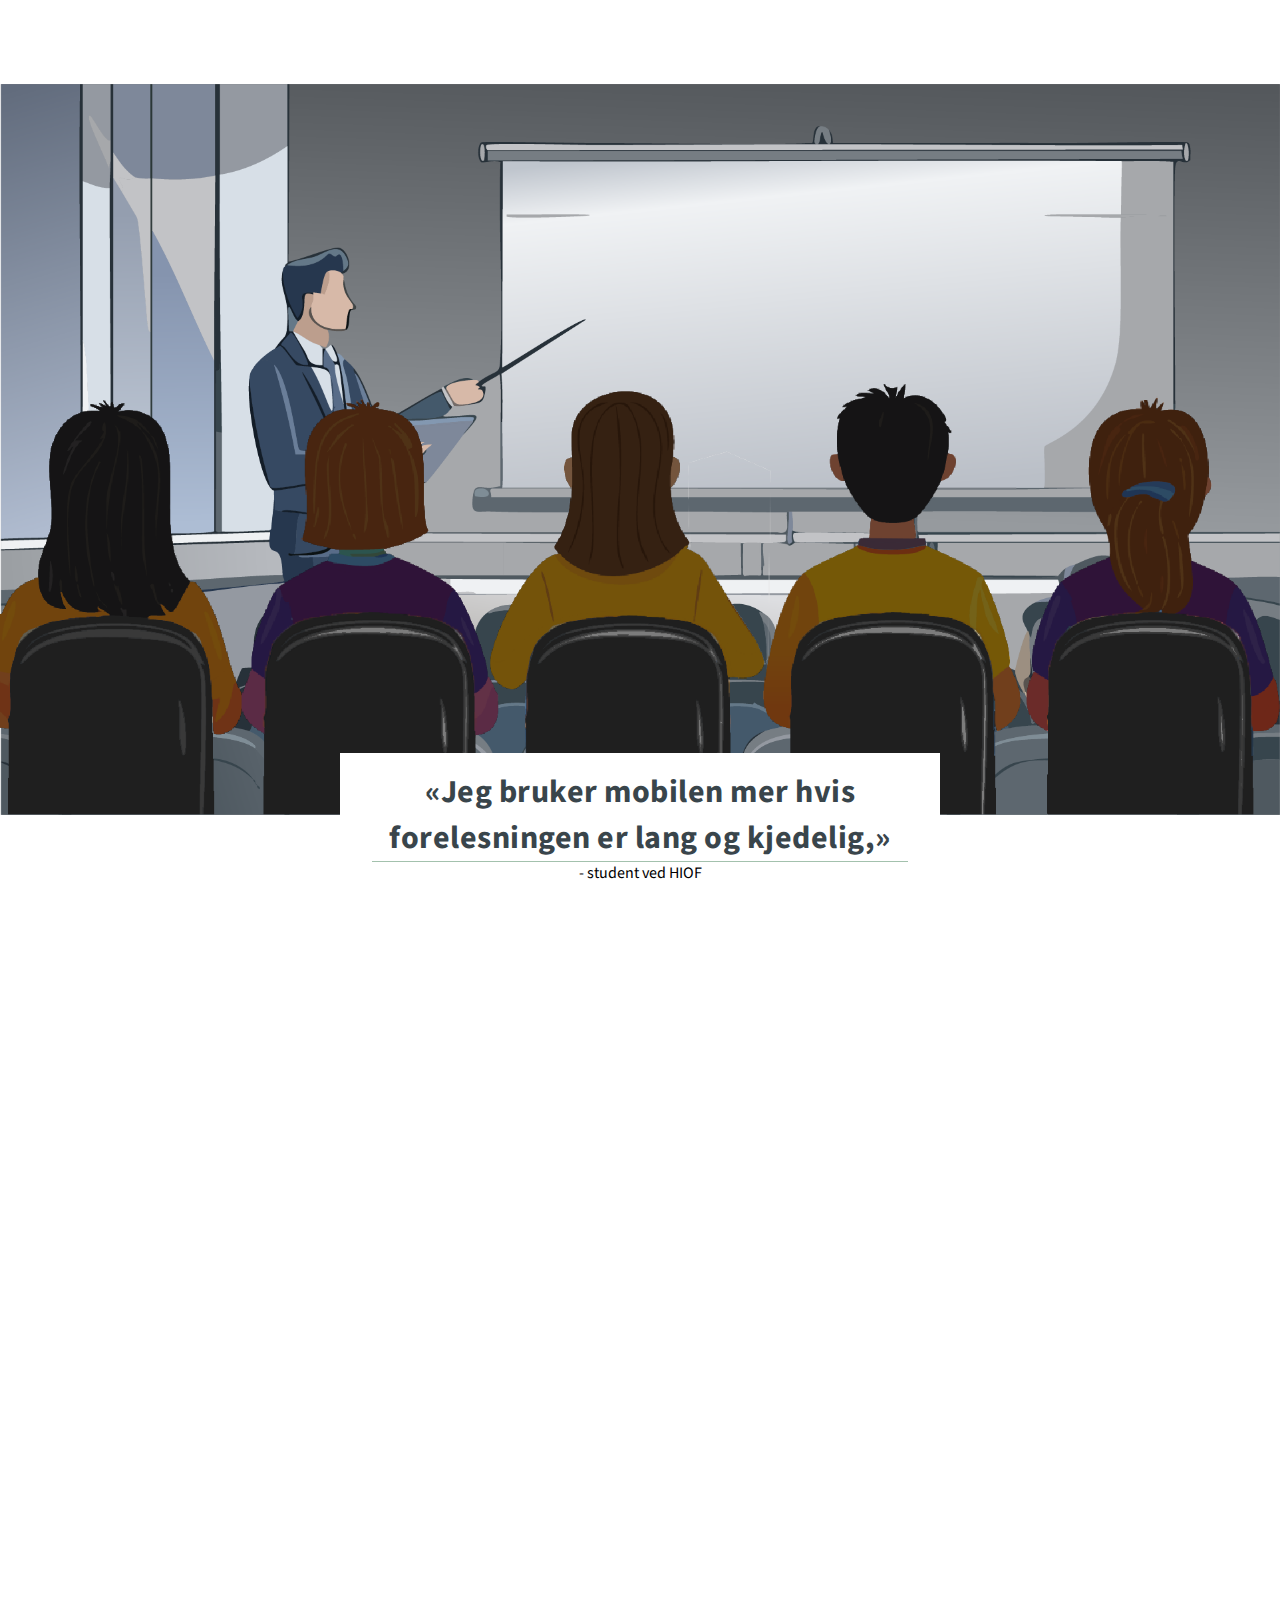
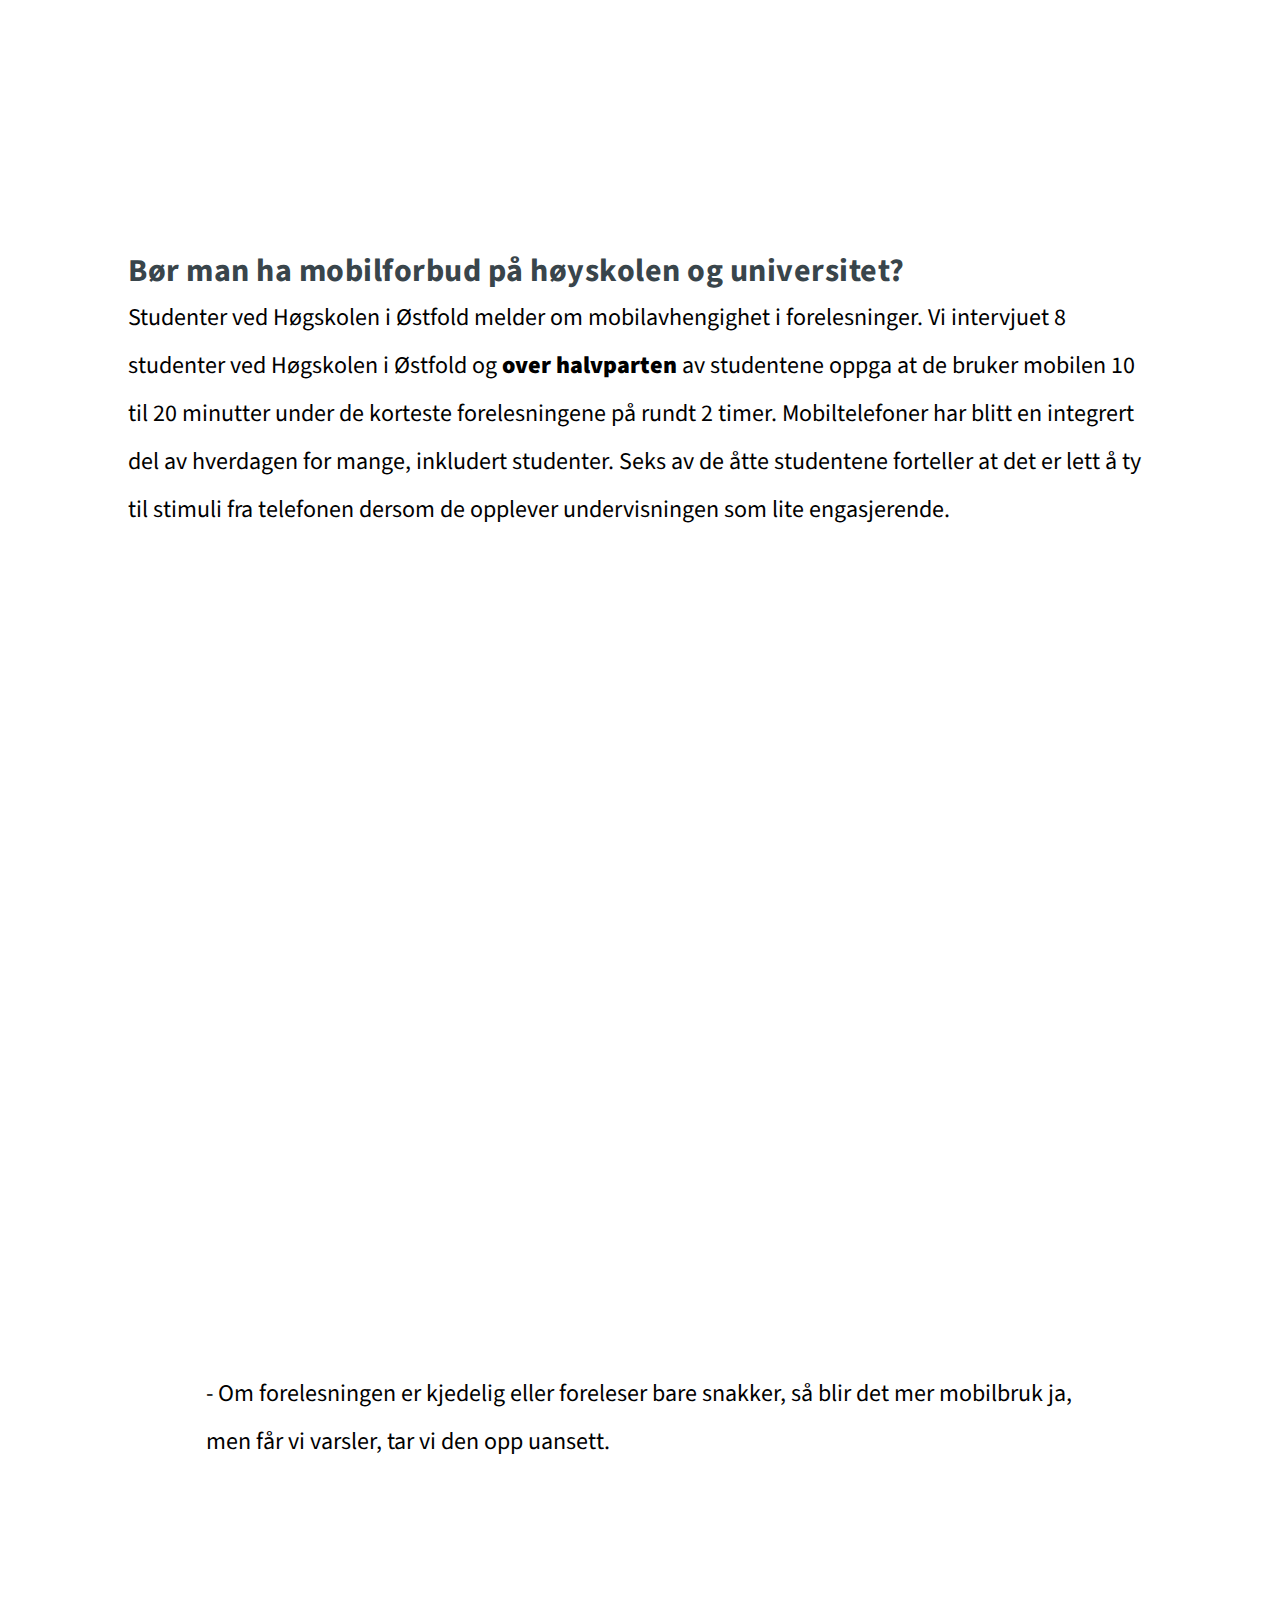
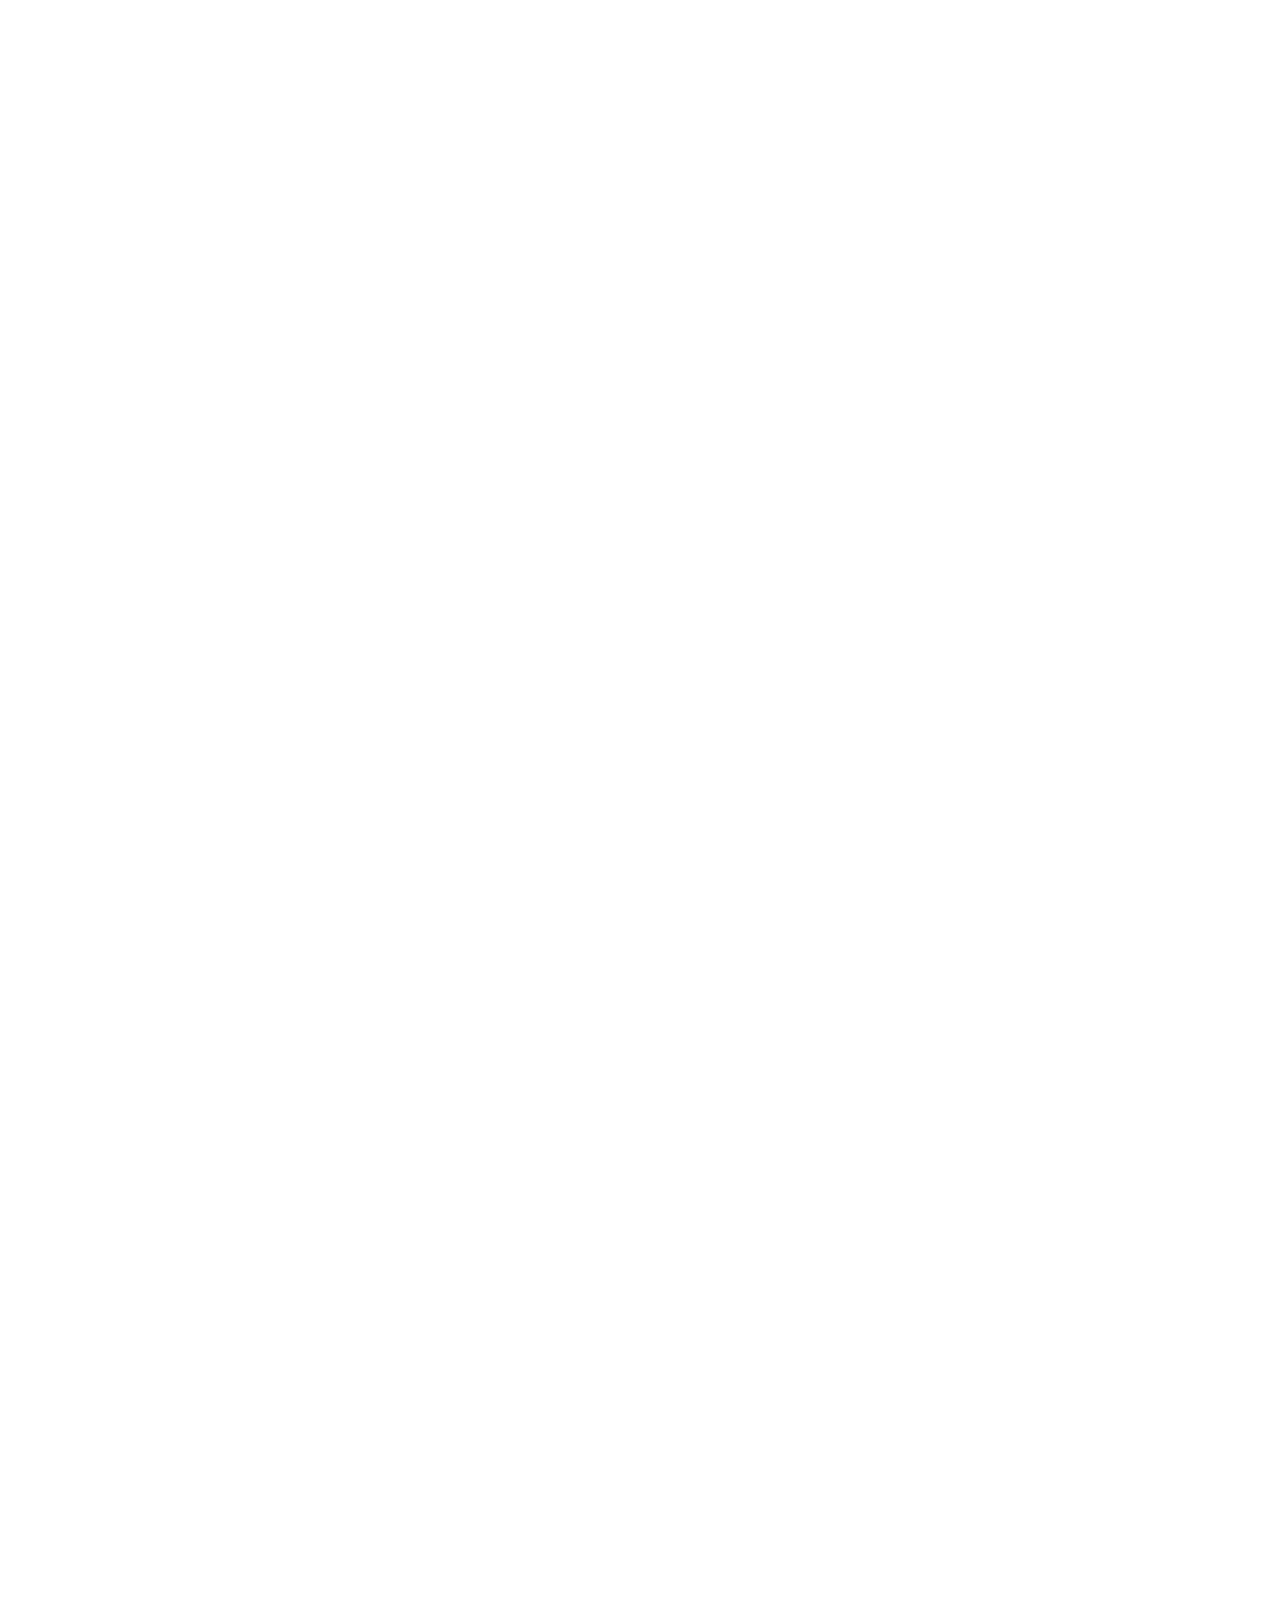
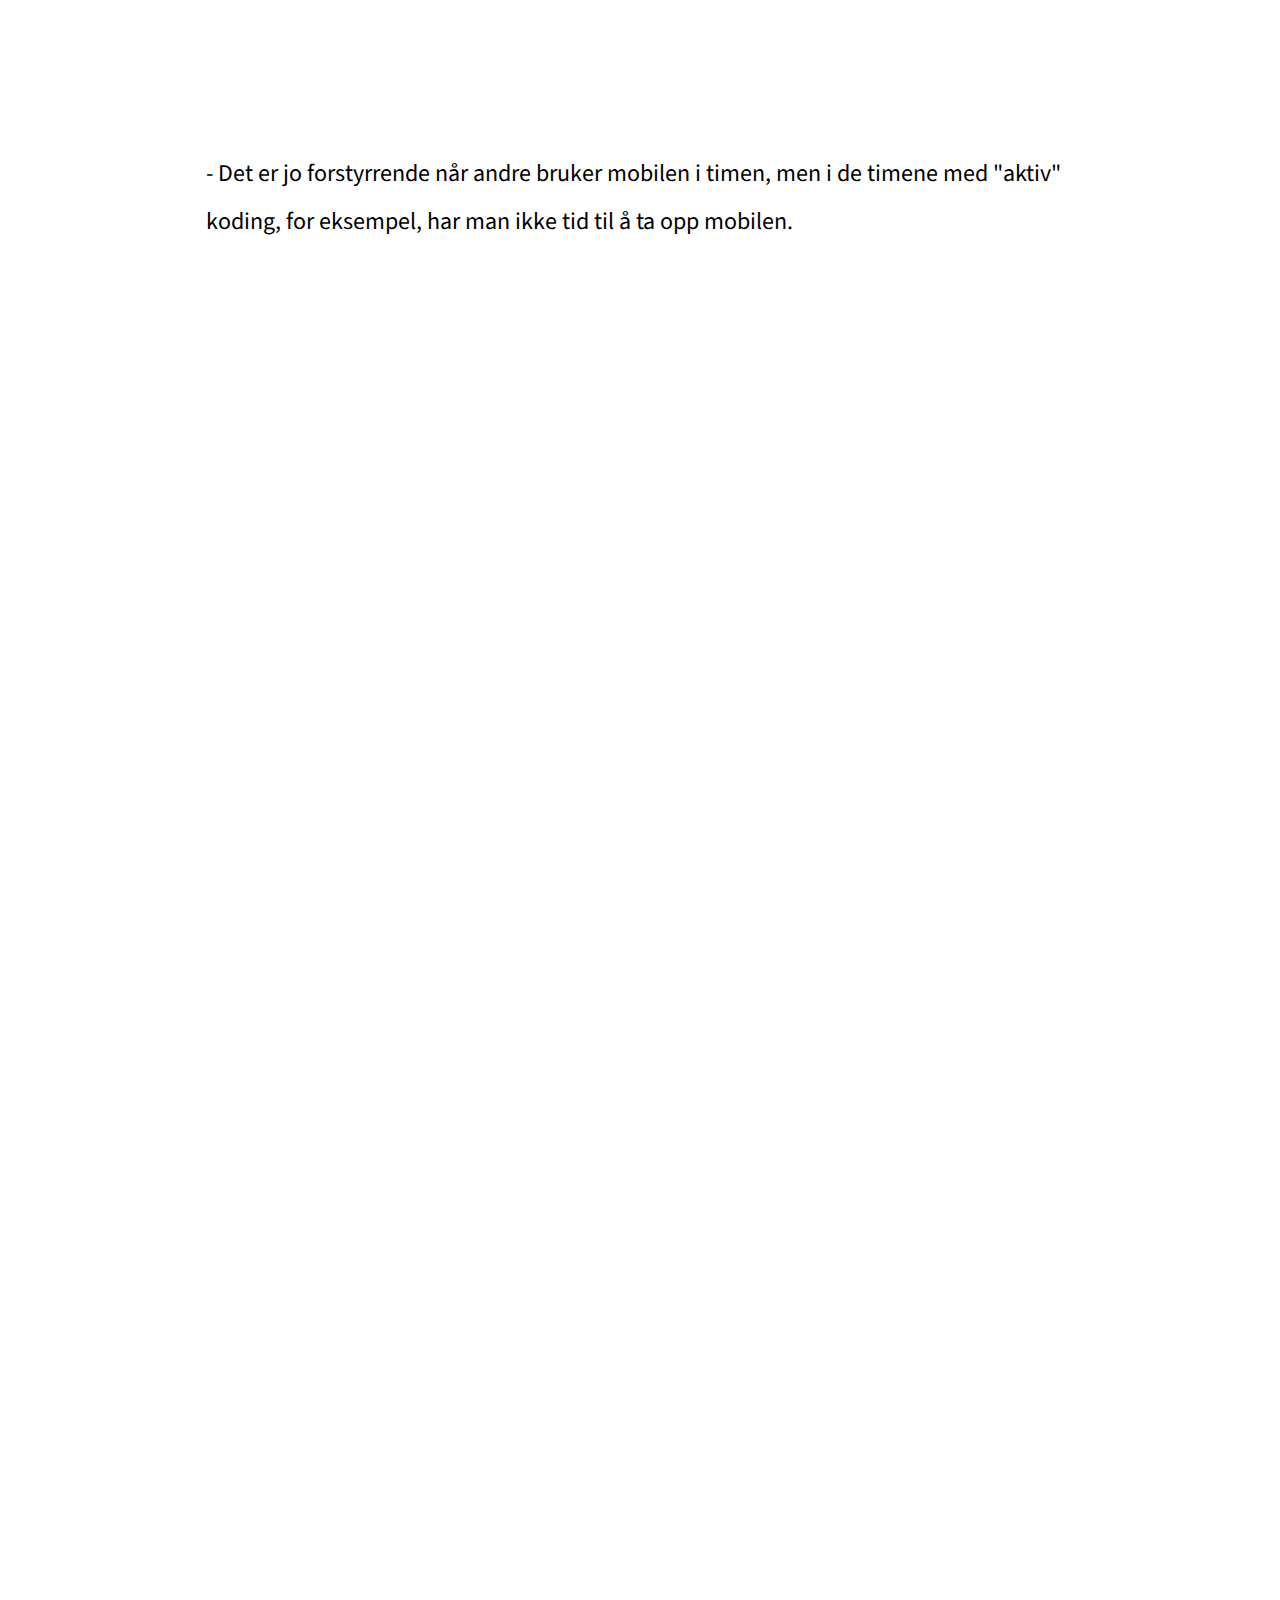
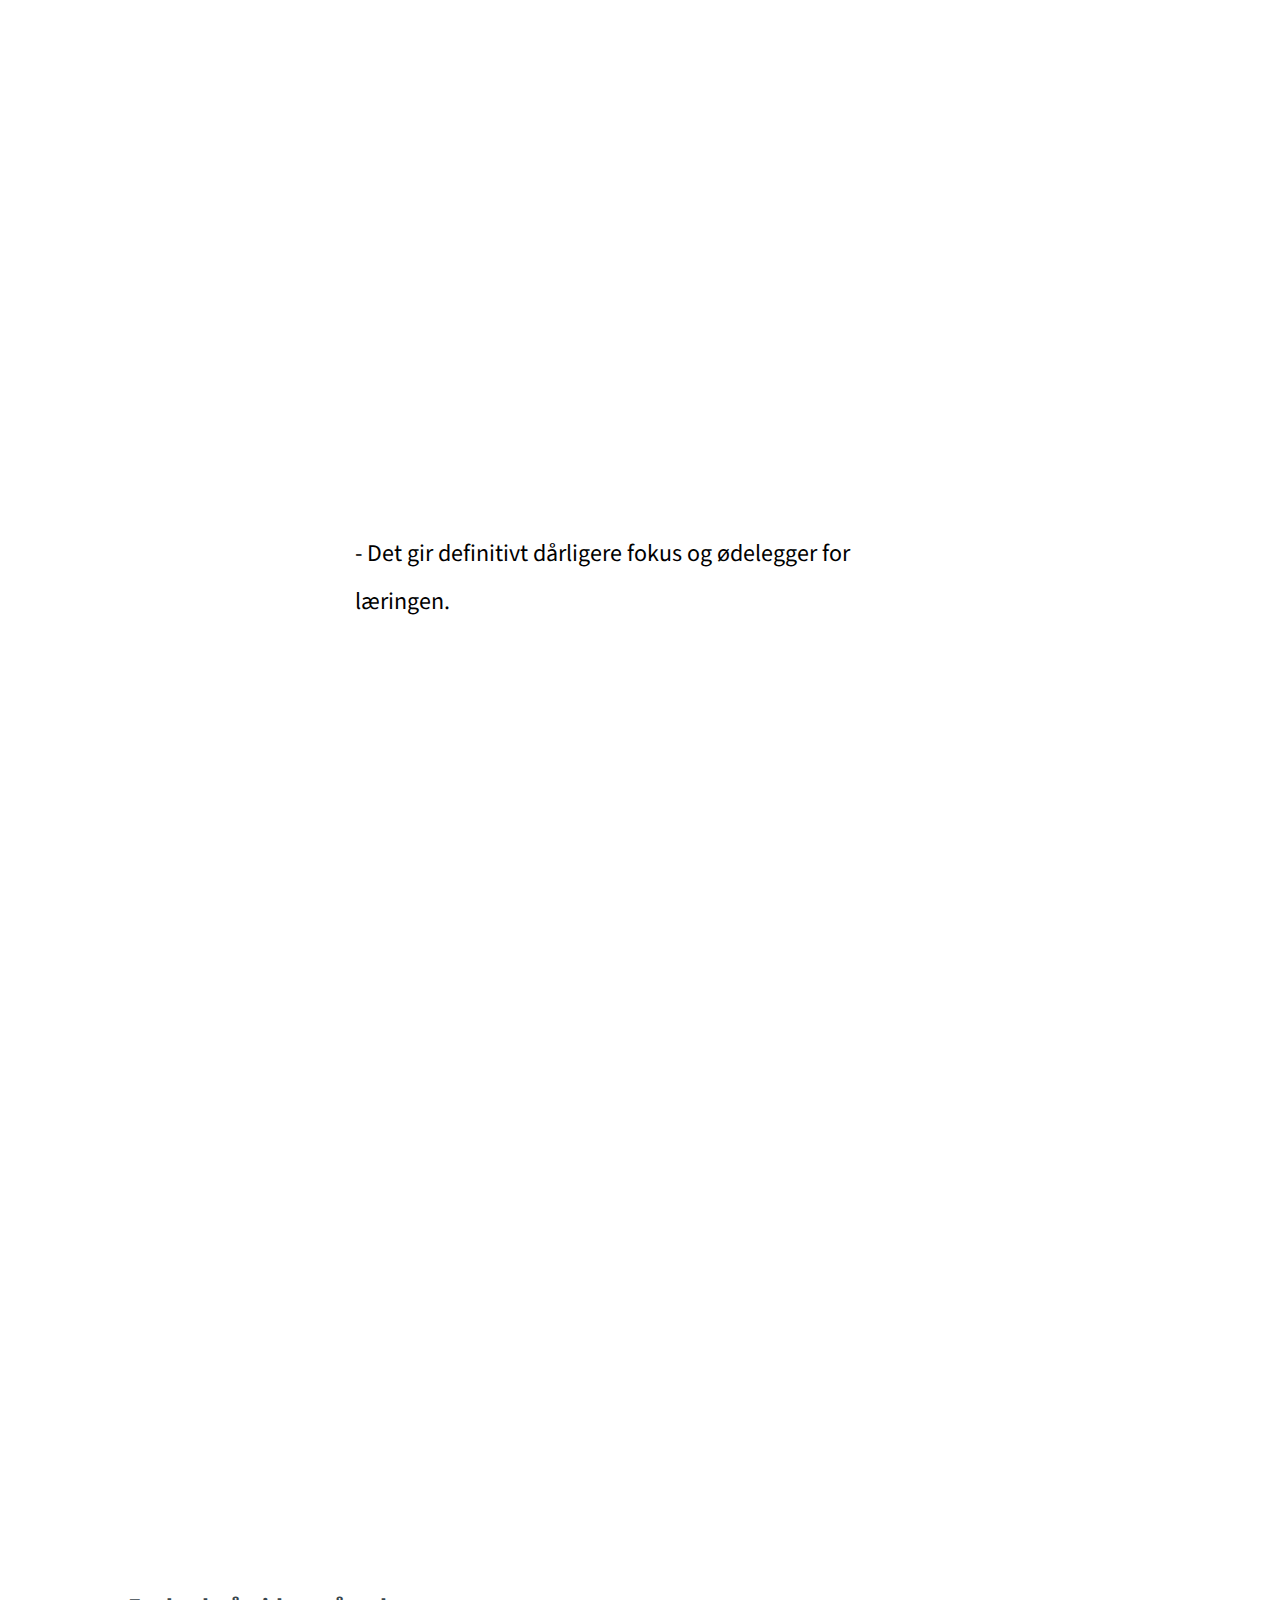
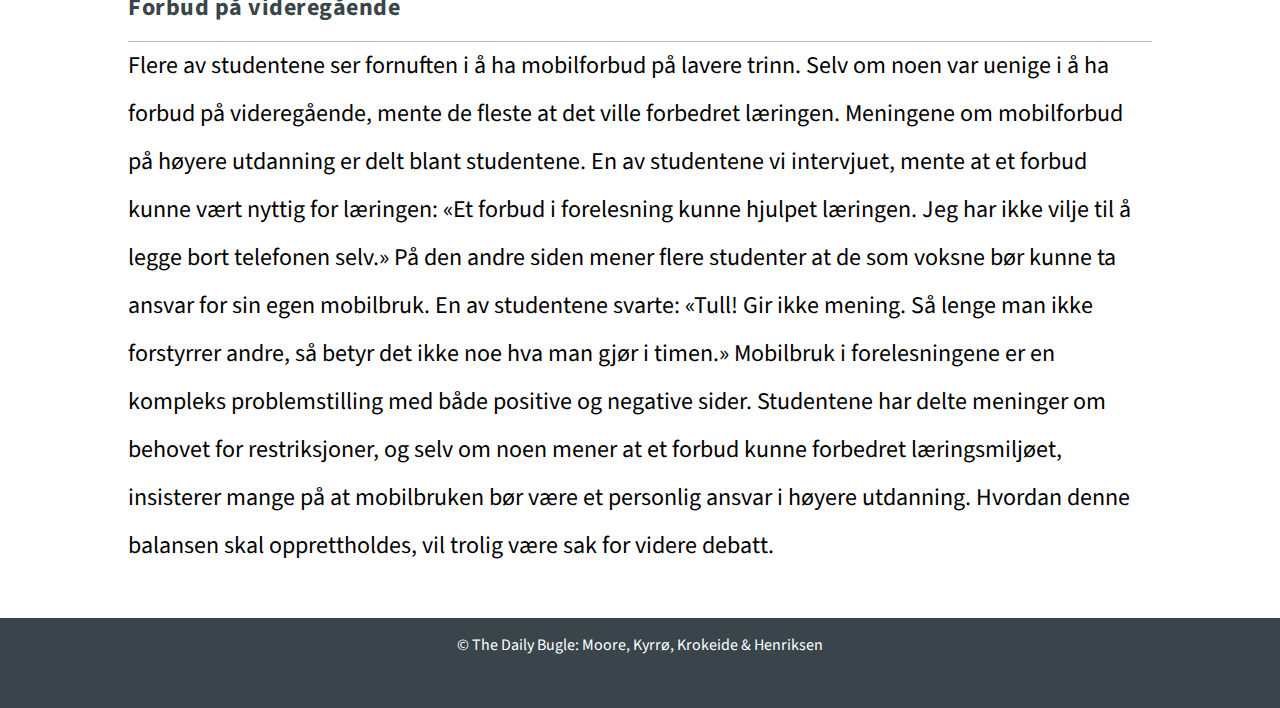
==== mobildebatten/index.html @ e91e93a9 "Upload landingsside, soppsaken, mobildebatten og motorsykkelsaken" ====
<!DOCTYPE html>
<html lang="en">

<head>
    <meta charset="UTF-8">
    <meta name="viewport" content="width=device-width, initial-scale=1.0">
    <link rel="stylesheet" href="https://cdnjs.cloudflare.com/ajax/libs/font-awesome/6.6.0/css/all.min.css">
    <link rel="stylesheet" href="style.css">
    <title>Mobildebatten</title>
</head>

<body>
    <!-- parallax w first quote  -->
    <section class="section__parallax flex__end img0" id="img0">
        <div class="flex__c">
            <div class="first__box">
                <h1>«Jeg bruker mobilen mer hvis forelesningen er lang og kjedelig,»</h1>
                <p>- student ved HIOF</p>
            </div>
        </div>
    </section>

    <section class="section__parallax img01" id="img01"></section>

    <!-- Content container - 100% width text boxes    -->
    <section class="text-container flex__c">
        <div class="content__box">
            <h2>Bør man ha mobilforbud på høyskolen og universitet?</h2>
            <p class="content">Studenter ved Høgskolen i Østfold melder om mobilavhengighet i forelesninger.
                Vi intervjuet 8 studenter ved Høgskolen i Østfold og <strong>over halvparten</strong> av studentene
                oppga at de bruker mobilen 10 til 20 minutter under de korteste forelesningene på rundt 2 timer.
                Mobiltelefoner har blitt en integrert del av hverdagen for mange, inkludert studenter.
                Seks av de åtte studentene forteller at det er lett å ty til stimuli fra telefonen dersom de opplever
                undervisningen som lite engasjerende.
            </p>
        </div>
    </section>

    <!-- Parallax with smaller content / text boxes  e  -->
    <section class="section__parallax flex__end img1">
        <div class="flex__c">
            <div class="content__container">
                <p class="content">- Om forelesningen er kjedelig eller foreleser bare snakker, så blir det
                    mer mobilbruk ja, men får vi varsler, tar vi den opp uansett.</p>
            </div>
        </div>
    </section>

    <section class="section__parallax img1-1"></section>

    <section class="buffer-box"></section>

    <section class="section__parallax flex__end img2">
        <div class="flex__c">
            <div class="content__container">
                <p class="content">- Det er jo forstyrrende når andre bruker mobilen i timen, men i de timene
                    med "aktiv" koding, for eksempel, har man ikke tid til å ta opp mobilen.</p>
            </div>
        </div>
    </section>

    <section class="section__parallax img2-1"></section>

    <section class="buffer-box"></section>

    <section class="section__parallax flex__end img2-1">
        <div class="flex__c">
            <div class="content__container">
                <p class="content">- Det gir definitivt dårligere fokus og ødelegger for læringen.</p>
            </div>
        </div>
    </section>

    <section class="section__parallax img2-1"></section>

    <!-- Content container - 100% width text boxes    -->
    <section class="text-container flex__c">
        <div class="content__box">
            <h3>Forbud på videregående</h3>
            <p class="content">Flere av studentene ser fornuften i å ha mobilforbud på lavere trinn. Selv om noen var
                uenige i å ha forbud på videregående, mente de fleste at det ville forbedret læringen.
                Meningene om mobilforbud på høyere utdanning er delt blant studentene.
                En av studentene vi intervjuet, mente at et forbud kunne vært nyttig for læringen: «Et
                forbud i forelesning kunne hjulpet læringen. Jeg har ikke vilje til å legge bort telefonen selv.»
                På den andre siden mener flere studenter at de som voksne bør kunne ta ansvar for sin
                egen mobilbruk. En av studentene svarte: «Tull! Gir ikke mening. Så lenge man ikke forstyrrer andre, så
                betyr det ikke noe hva man gjør i timen.»
                Mobilbruk i forelesningene er en kompleks problemstilling med både positive og negative
                sider. Studentene har delte meninger om behovet for restriksjoner, og selv om noen mener at et forbud
                kunne forbedret læringsmiljøet, insisterer mange på at mobilbruken bør være et personlig ansvar i høyere
                utdanning.
                Hvordan denne balansen skal opprettholdes, vil trolig være sak for videre debatt.
            </p>
        </div>
    </section>

    <footer>
        <p>© The Daily Bugle: Moore, Kyrrø, Krokeide & Henriksen</p>
    </footer>

    <!-- <script src="script.js"></script> -->
</body>

</html>
---- mobildebatten/style.css ----
@import url('http://fonts.googleapis.com/css?family=Source+Sans+Pro:300,900');

/*********************************************************************************/
/*    DOM styling and fonts                                                      */
/*********************************************************************************/
* {
    box-sizing: border-box;
    margin: 0;
    padding: 0;
}
html {
    height: 100%;
    scroll-behavior: smooth;
    transition: all 0.2s ease-in-out;
}

body {
    margin: 0;
    padding: 0;
    height: 100%;
    font-family: 'Source Sans Pro', sans-serif;
}

strong {
    font-weight: 900;
}

/*********************************************************************************/
/*    flex classes                                                               */
/*********************************************************************************/

.flex__end {
    display: flex;
    flex-direction: column;
    justify-content: end;
    align-items: center;
}

.flex__c {
    display: flex;
    flex-direction: column;
    justify-content: center;
    align-items: center;
}

/*********************************************************************************/
/*    all that parallax                                                          */
/*********************************************************************************/
.section__parallax {
    background-attachment: fixed;
    background-position: center;
    background-size: 100% auto;
    background-repeat: no-repeat;
}

/*********************************************************************************/
/*    text                                                            */
/*********************************************************************************/

h1 {
    font-weight: 700;
    font-size: 2rem;
    color: #39454b;
    border-bottom: 1px solid #A3C1AD;
    letter-spacing: 0.5px;
}

h2 {
    font-weight: 700;
    color: #39454b;
    letter-spacing: 0.5px;
    font-size: 2rem;
}

h3 {
    font-weight: 700;
    color: #39454b;
    border-bottom: 1px solid #A3C1AD;
    letter-spacing: 0.5px;
    font-size: 1.5rem;
    padding-bottom: 1rem;
}

hr {
    border: 3px solid red;  /* midlertidig bare for å se hvor bildeseksjonene ender */
}

.buffer-box {
    background-color: white;
    width: 100%;
    height: 20vh;
}

/*********************************************************************************/
/*    I  M  A  G  E  S                                                           */
/*********************************************************************************/
.img0, .img01, .img1, .img1-1, .img2, .img2-1 {
    width: 100%;
    height: 100vh;
}

.img0 {
    background-image: url("IMG/study.png");
}

.img01 {
    background-image: url("IMG/study2.png");
}

.img1 {
    background-image: url("IMG/student1.jpeg");
}

.img1-1 {
    background-image: url("IMG/student1.1.png");
}

.img2 {
    background-image: url("IMG/student2.jpeg");
}

.img2-1 {
    background-image: url("IMG/student2.1.png");
}

/*********************************************************************************/
/*    Content: 100% width text boxes & image with smaller text boxes             */
/*********************************************************************************/

.first__box {
    margin: 0;
    padding: 1rem 2rem;
    width: min(96%, 600px);
    text-align: center;
    background-color: white;
}

.text-container {
    background-color: white;
    width: 100%;
    height: auto;
}

.content__container {
    margin: 0;
    padding: 1rem;
    width: min(96%, 900px);
    background-color: white;
}

.content__box {
    display: flex;
    flex-direction: column;
    width: 80%;
    padding: 3rem 0;
}

.content {
    font-size: 1.5rem;
    line-height: 3rem;
    text-align: left;
    font-style: normal;
}

/*********************************************************************************/
/*    footer                                                                     */
/*********************************************************************************/

footer {
    margin: 0;
    padding: 1rem;
    position: static;
    bottom: 0;
    width: 100%;
    height: 10vh;
    background-color: #39454b;
    color: white;
    display: flex;
    justify-content: center;
}

/*********************************************************************************/
/*    MEDIA QUERIESSS -- Mobile                                                  */
/*********************************************************************************/
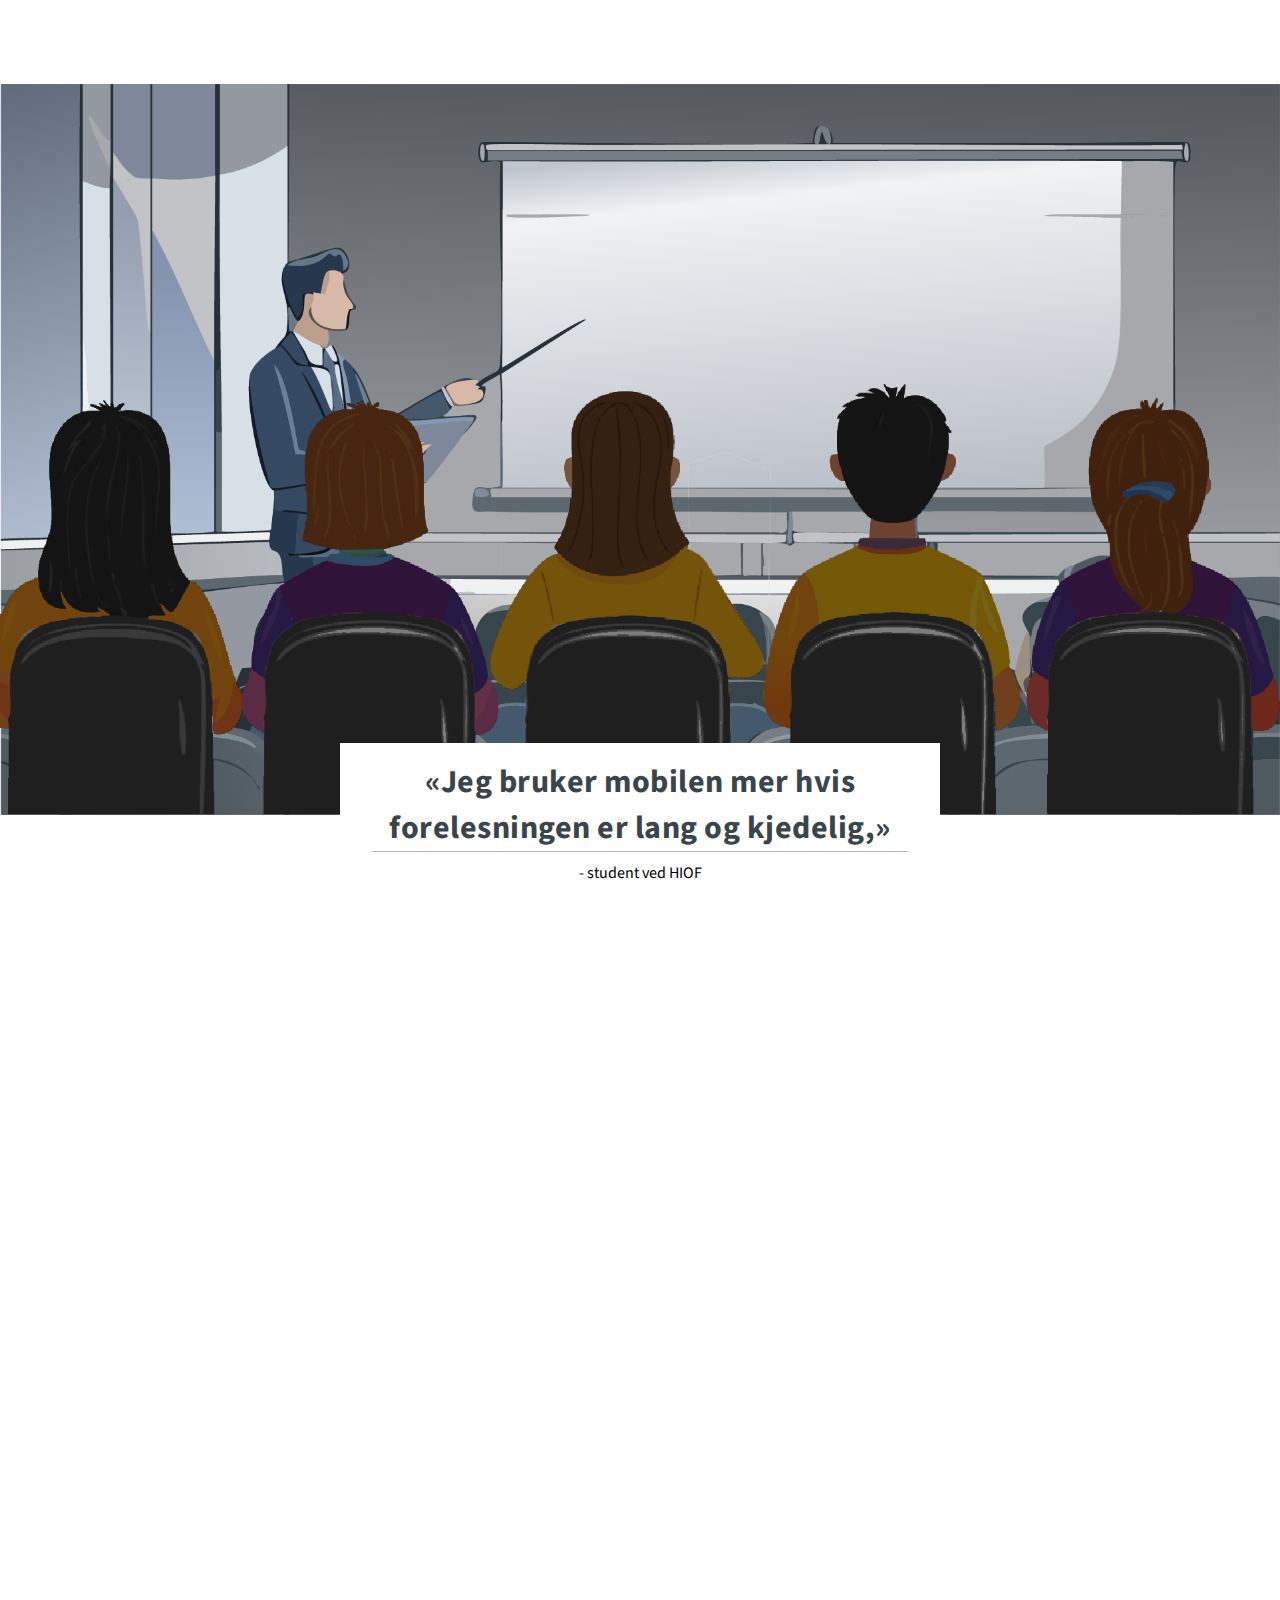
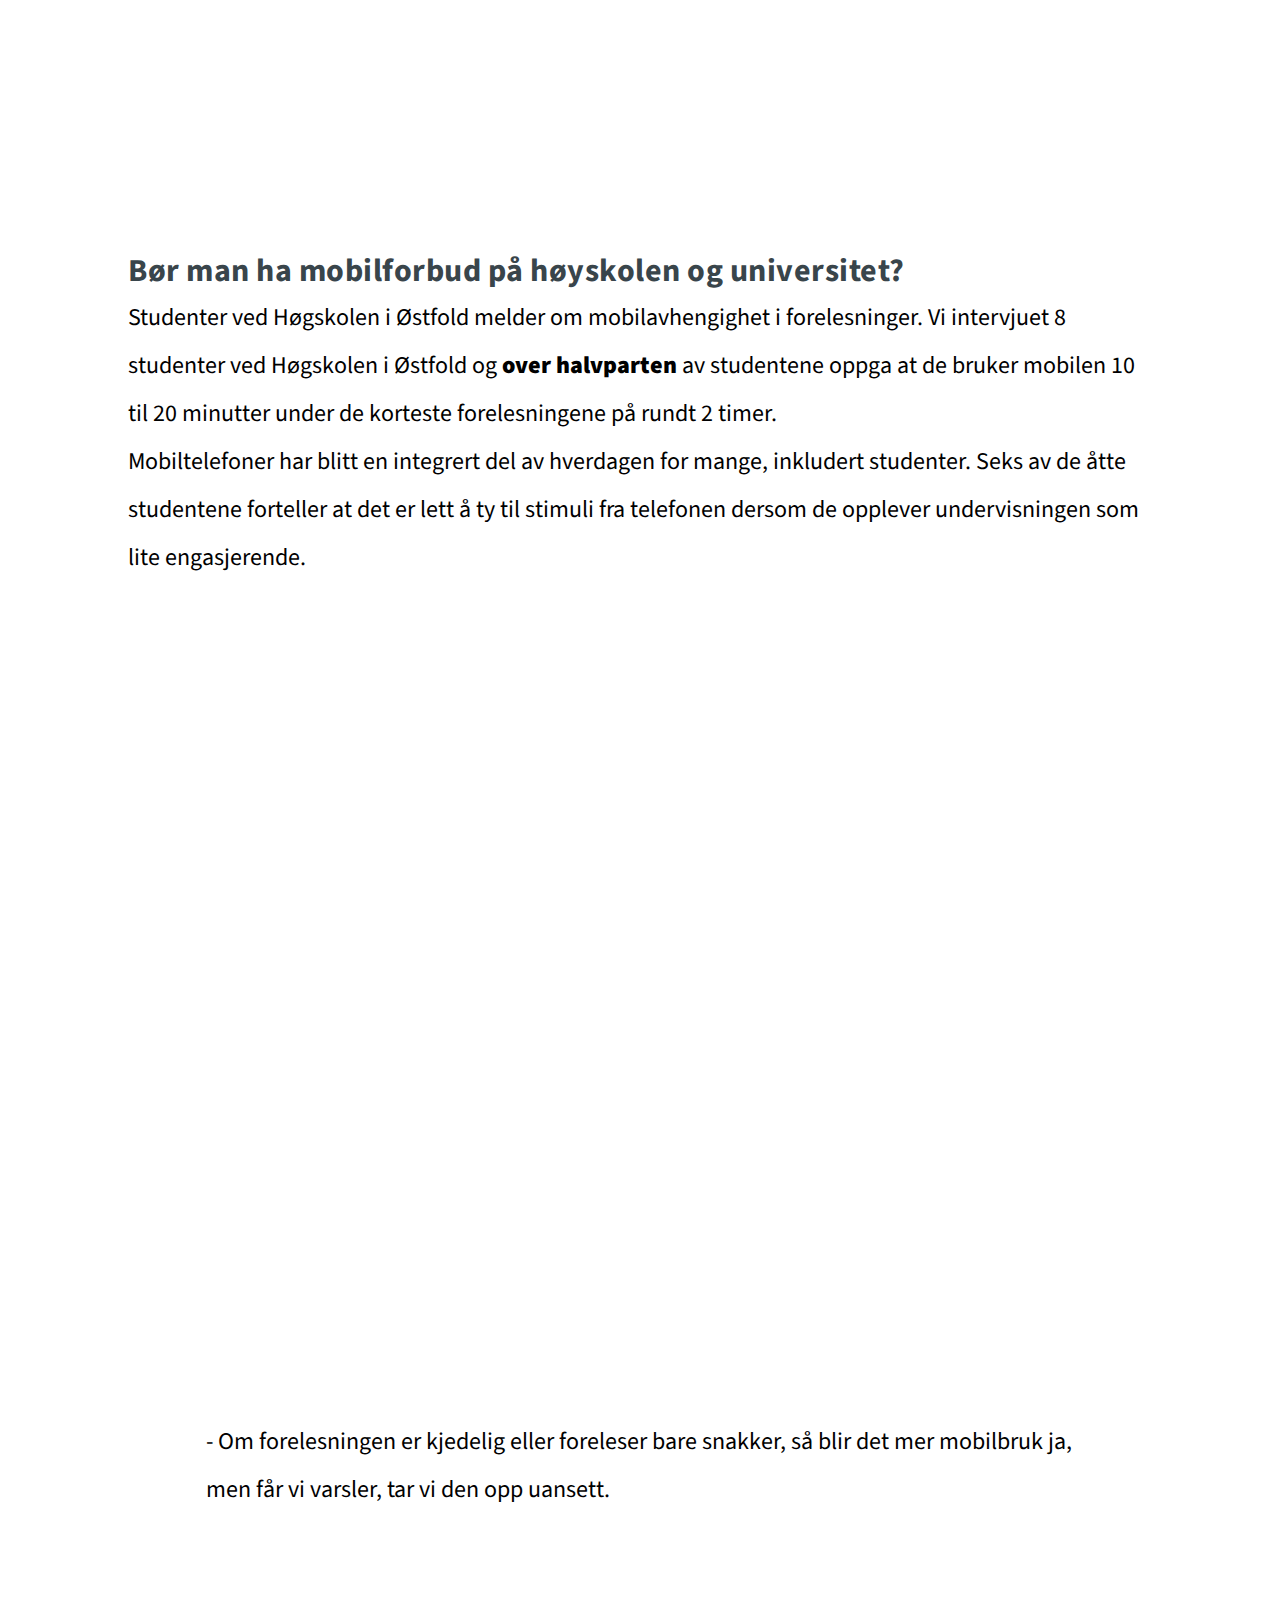
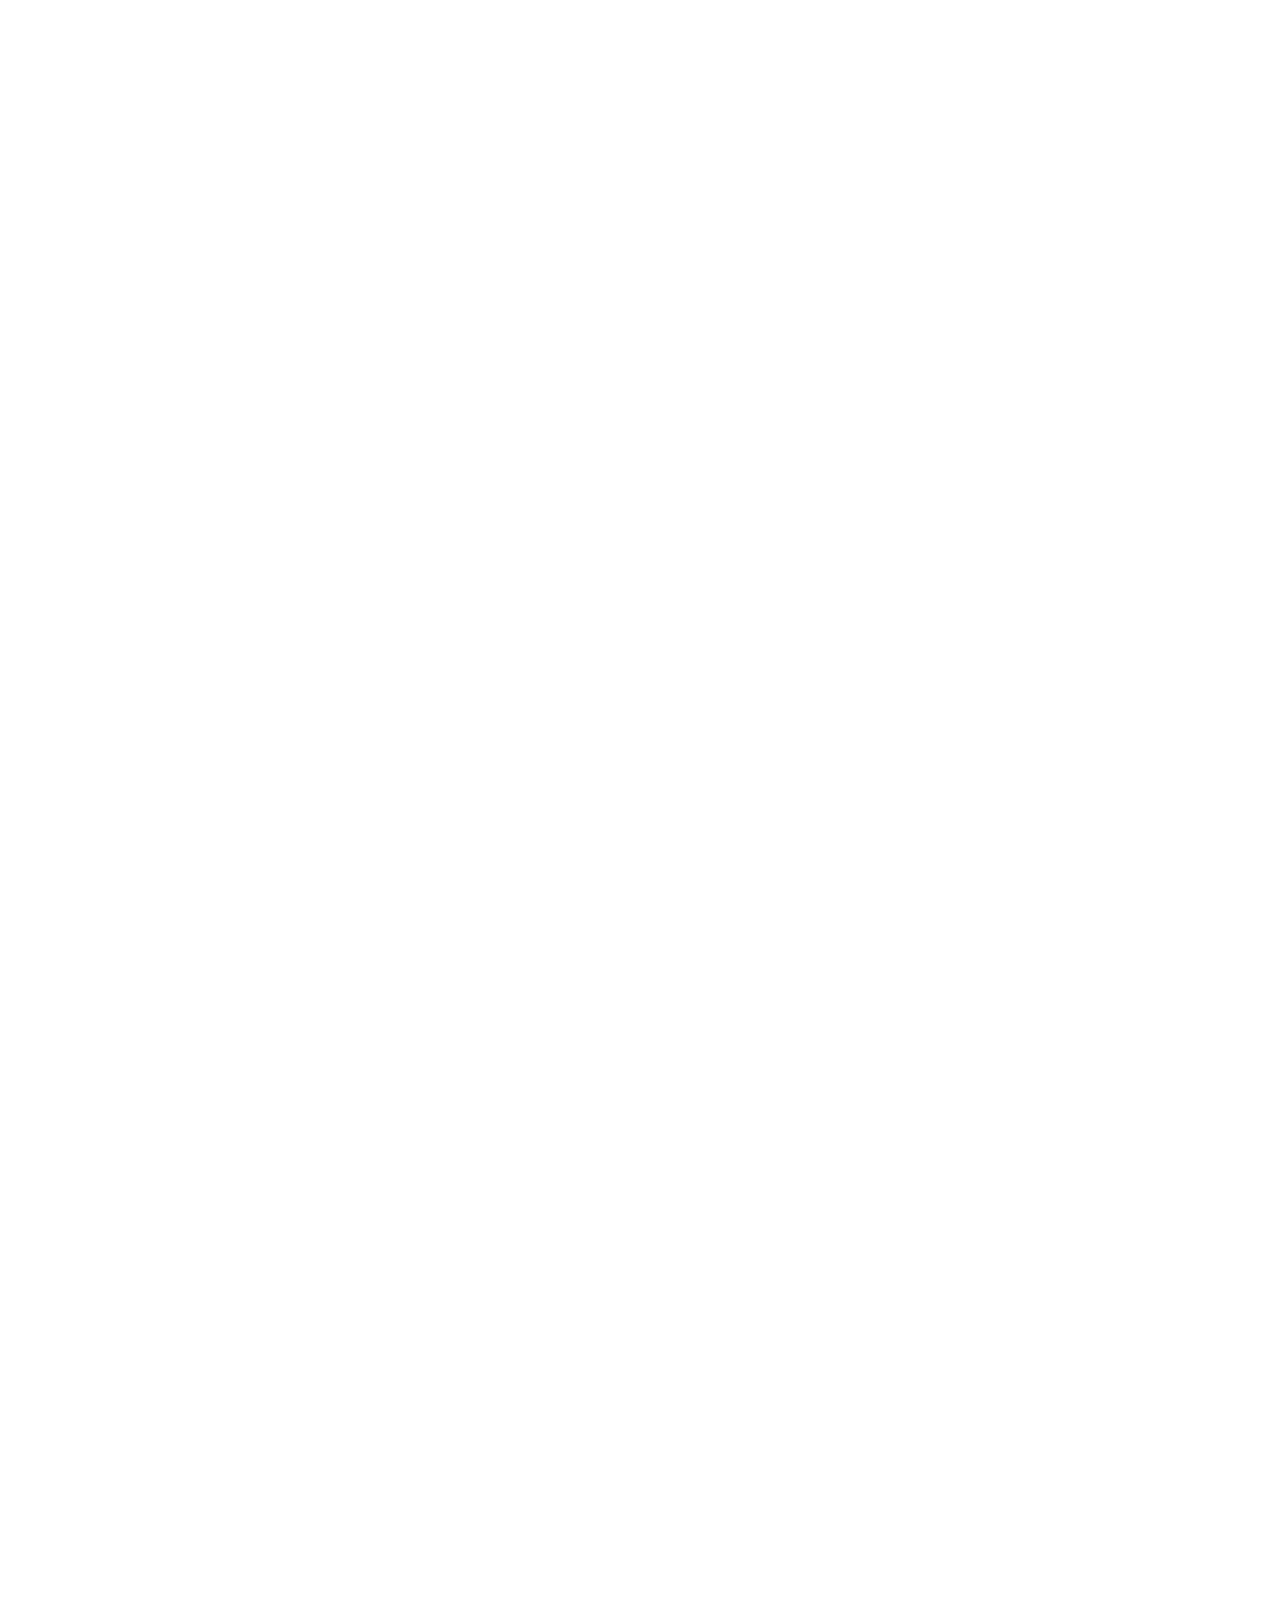
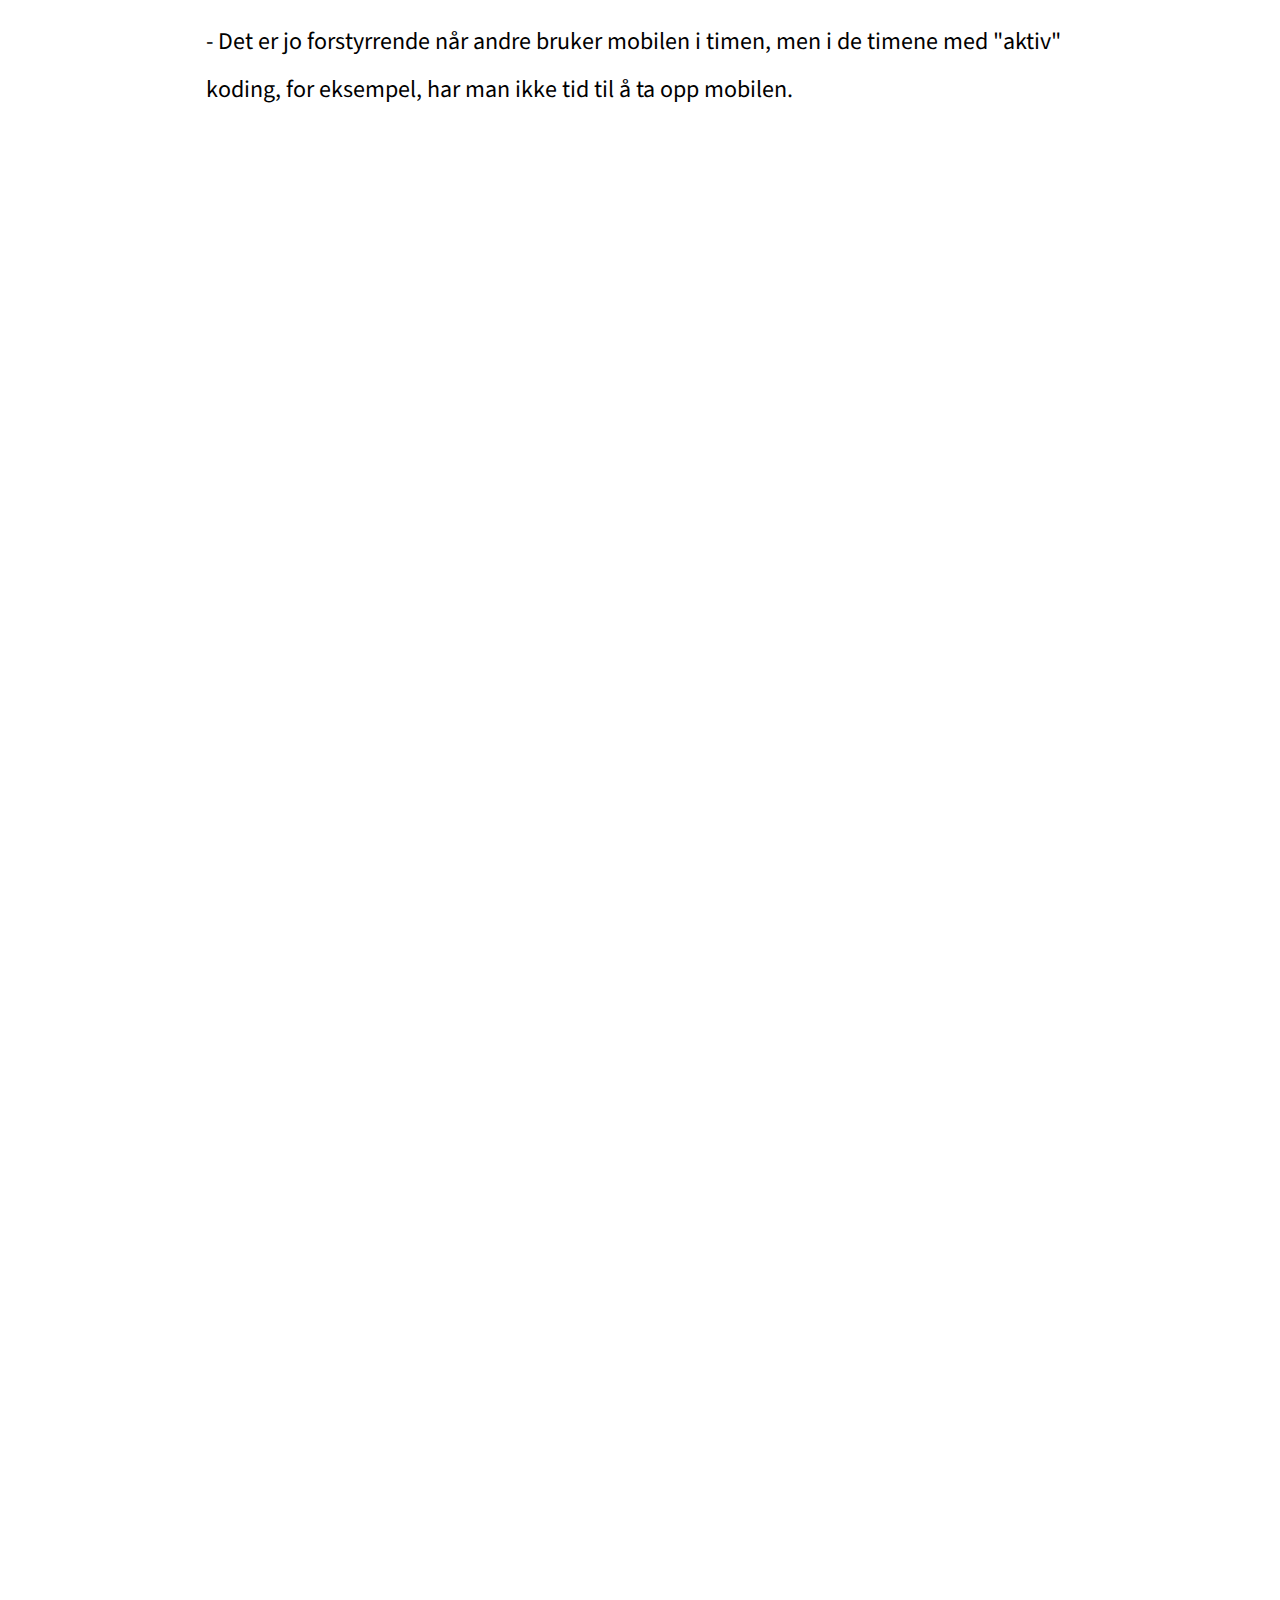
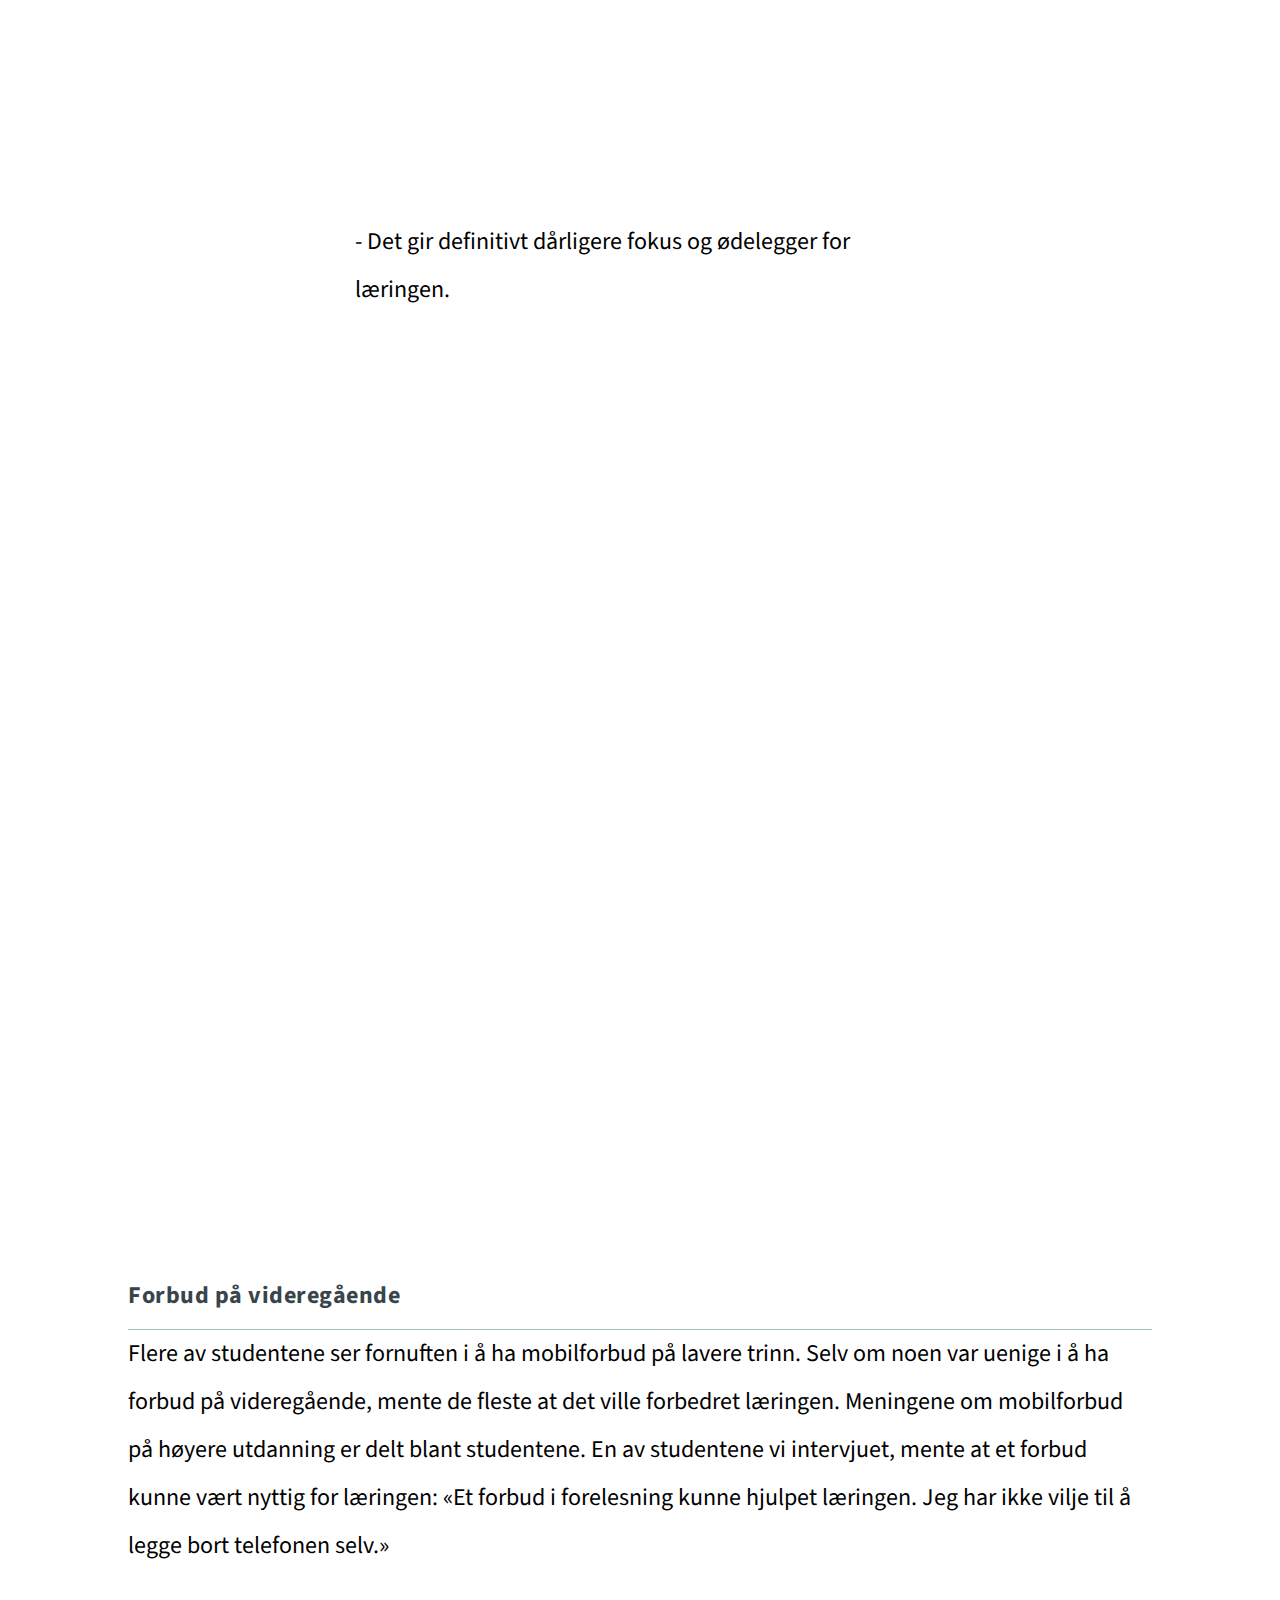
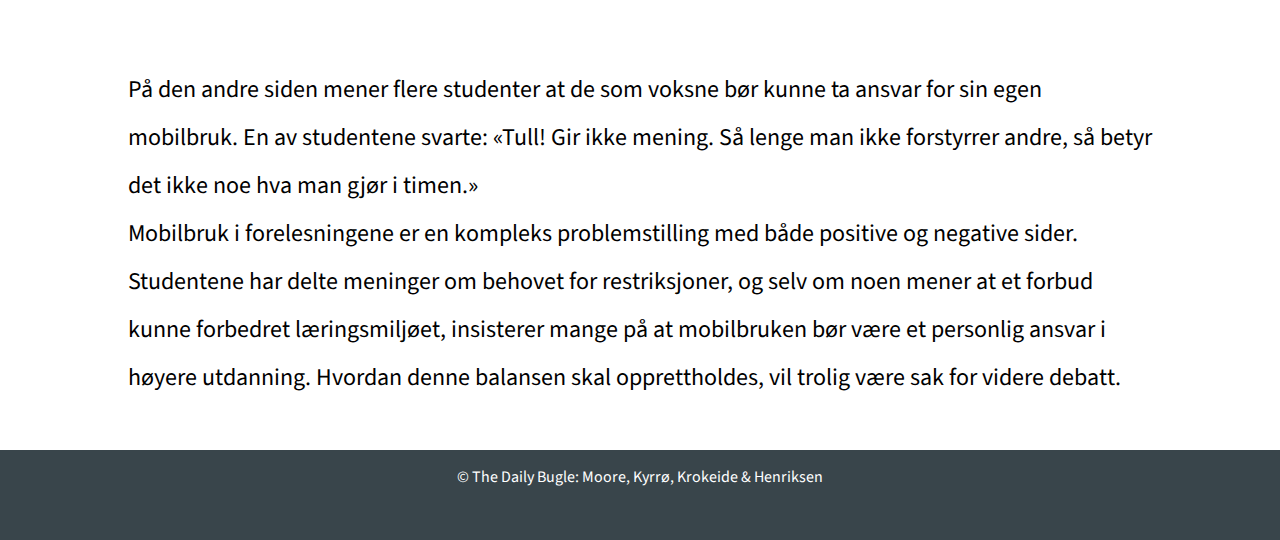
==== commit 412dba4a: "Enkle endringer fra tilbakemeldinger" ====
--- a/mobildebatten/index.html
+++ b/mobildebatten/index.html
@@ -28,7 +28,7 @@
             <h2>Bør man ha mobilforbud på høyskolen og universitet?</h2>
             <p class="content">Studenter ved Høgskolen i Østfold melder om mobilavhengighet i forelesninger.
                 Vi intervjuet 8 studenter ved Høgskolen i Østfold og <strong>over halvparten</strong> av studentene
-                oppga at de bruker mobilen 10 til 20 minutter under de korteste forelesningene på rundt 2 timer.
+                oppga at de bruker mobilen 10 til 20 minutter under de korteste forelesningene på rundt 2 timer. <br>
                 Mobiltelefoner har blitt en integrert del av hverdagen for mange, inkludert studenter.
                 Seks av de åtte studentene forteller at det er lett å ty til stimuli fra telefonen dersom de opplever
                 undervisningen som lite engasjerende.
@@ -36,7 +36,7 @@
         </div>
     </section>
 
-    <!-- Parallax with smaller content / text boxes  e  -->
+    <!-- Parallax with smaller content / text boxes  -->
     <section class="section__parallax flex__end img1">
         <div class="flex__c">
             <div class="content__container">
@@ -46,9 +46,9 @@
         </div>
     </section>
 
-    <section class="section__parallax img1-1"></section>
+    <section class="section__parallax flex_end img1-1"></section>
 
-    <section class="buffer-box"></section>
+    <!--  <section class="buffer-box"></section> -->
 
     <section class="section__parallax flex__end img2">
         <div class="flex__c">
@@ -61,7 +61,7 @@
 
     <section class="section__parallax img2-1"></section>
 
-    <section class="buffer-box"></section>
+    <!--  <section class="buffer-box"></section> -->
 
     <section class="section__parallax flex__end img2-1">
         <div class="flex__c">
@@ -82,9 +82,13 @@
                 Meningene om mobilforbud på høyere utdanning er delt blant studentene.
                 En av studentene vi intervjuet, mente at et forbud kunne vært nyttig for læringen: «Et
                 forbud i forelesning kunne hjulpet læringen. Jeg har ikke vilje til å legge bort telefonen selv.»
+            </p>
+        </div>
+        <div class="content__box">
+            <p class="content">
                 På den andre siden mener flere studenter at de som voksne bør kunne ta ansvar for sin
                 egen mobilbruk. En av studentene svarte: «Tull! Gir ikke mening. Så lenge man ikke forstyrrer andre, så
-                betyr det ikke noe hva man gjør i timen.»
+                betyr det ikke noe hva man gjør i timen.» <br>
                 Mobilbruk i forelesningene er en kompleks problemstilling med både positive og negative
                 sider. Studentene har delte meninger om behovet for restriksjoner, og selv om noen mener at et forbud
                 kunne forbedret læringsmiljøet, insisterer mange på at mobilbruken bør være et personlig ansvar i høyere
--- a/mobildebatten/style.css
+++ b/mobildebatten/style.css
@@ -49,7 +49,7 @@
 .section__parallax {
     background-attachment: fixed;
     background-position: center;
-    background-size: 100% auto;
+    background-size: cover; 
     background-repeat: no-repeat;
 }
 
@@ -128,13 +128,17 @@
 /*********************************************************************************/
 
 .first__box {
-    margin: 0;
+    margin-top: 0;
     padding: 1rem 2rem;
     width: min(96%, 600px);
     text-align: center;
     background-color: white;
 }
 
+.first__box p {
+    margin-top: 10px;
+}
+
 .text-container {
     background-color: white;
     width: 100%;
@@ -156,8 +160,8 @@
 }
 
 .content {
-    font-size: 1.5rem;
-    line-height: 3rem;
+    font-size: 1.2rem;
+    line-height: 2.8rem;
     text-align: left;
     font-style: normal;
 }
@@ -180,5 +184,29 @@
 }
 
 /*********************************************************************************/
-/*    MEDIA QUERIESSS -- Mobile                                                  */
-/*********************************************************************************/+/*    MEDIA QUERIESSS -- Desktop                                                 */
+/*********************************************************************************/
+
+@media (min-width: 1000px) {
+
+    .section__parallax {
+        background-attachment: fixed;
+        background-position: center;
+        background-size: 100% auto;
+        background-repeat: no-repeat;
+    }
+
+    .content {
+        font-size: 1.5rem;
+        line-height: 3rem;
+        text-align: left;
+        font-style: normal;
+    }
+
+    .first__img__bg {
+        display: flex;
+        flex-direction: column;
+        justify-content: end;
+        align-items: center;
+    }
+}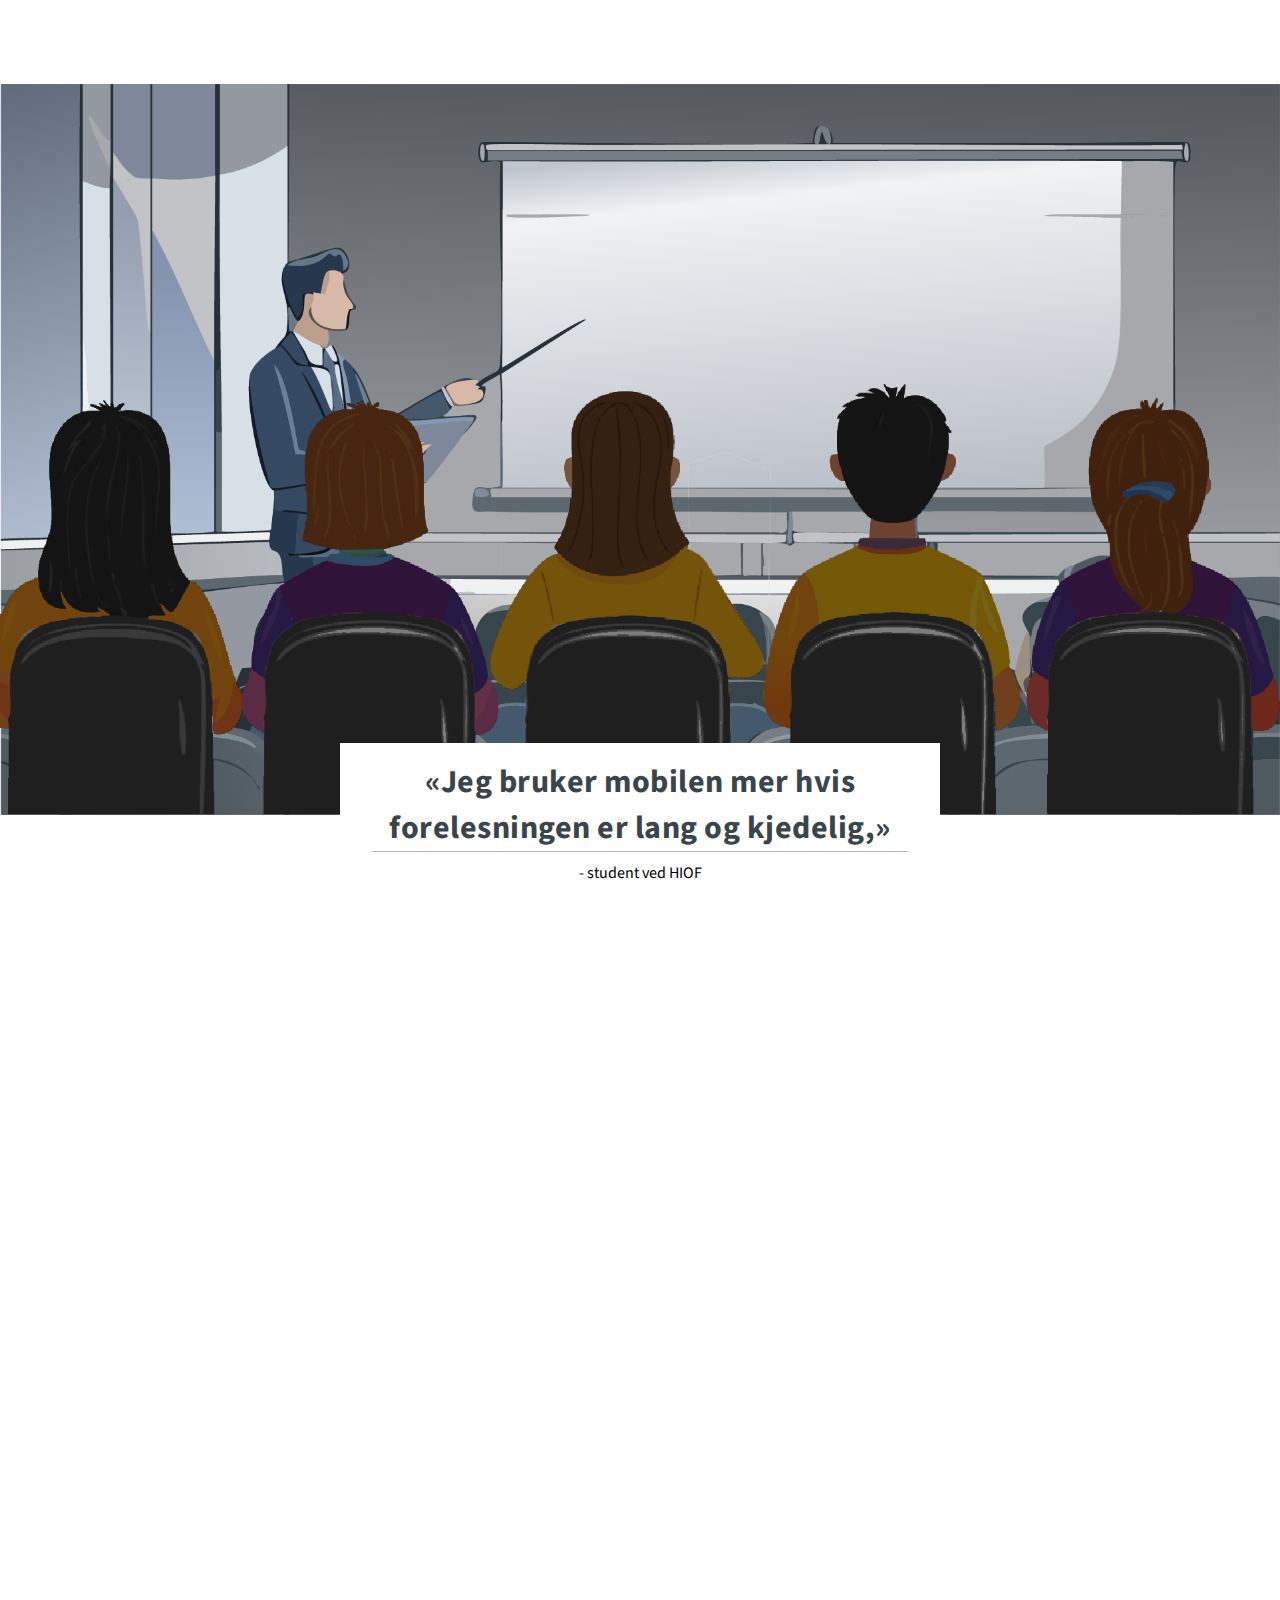
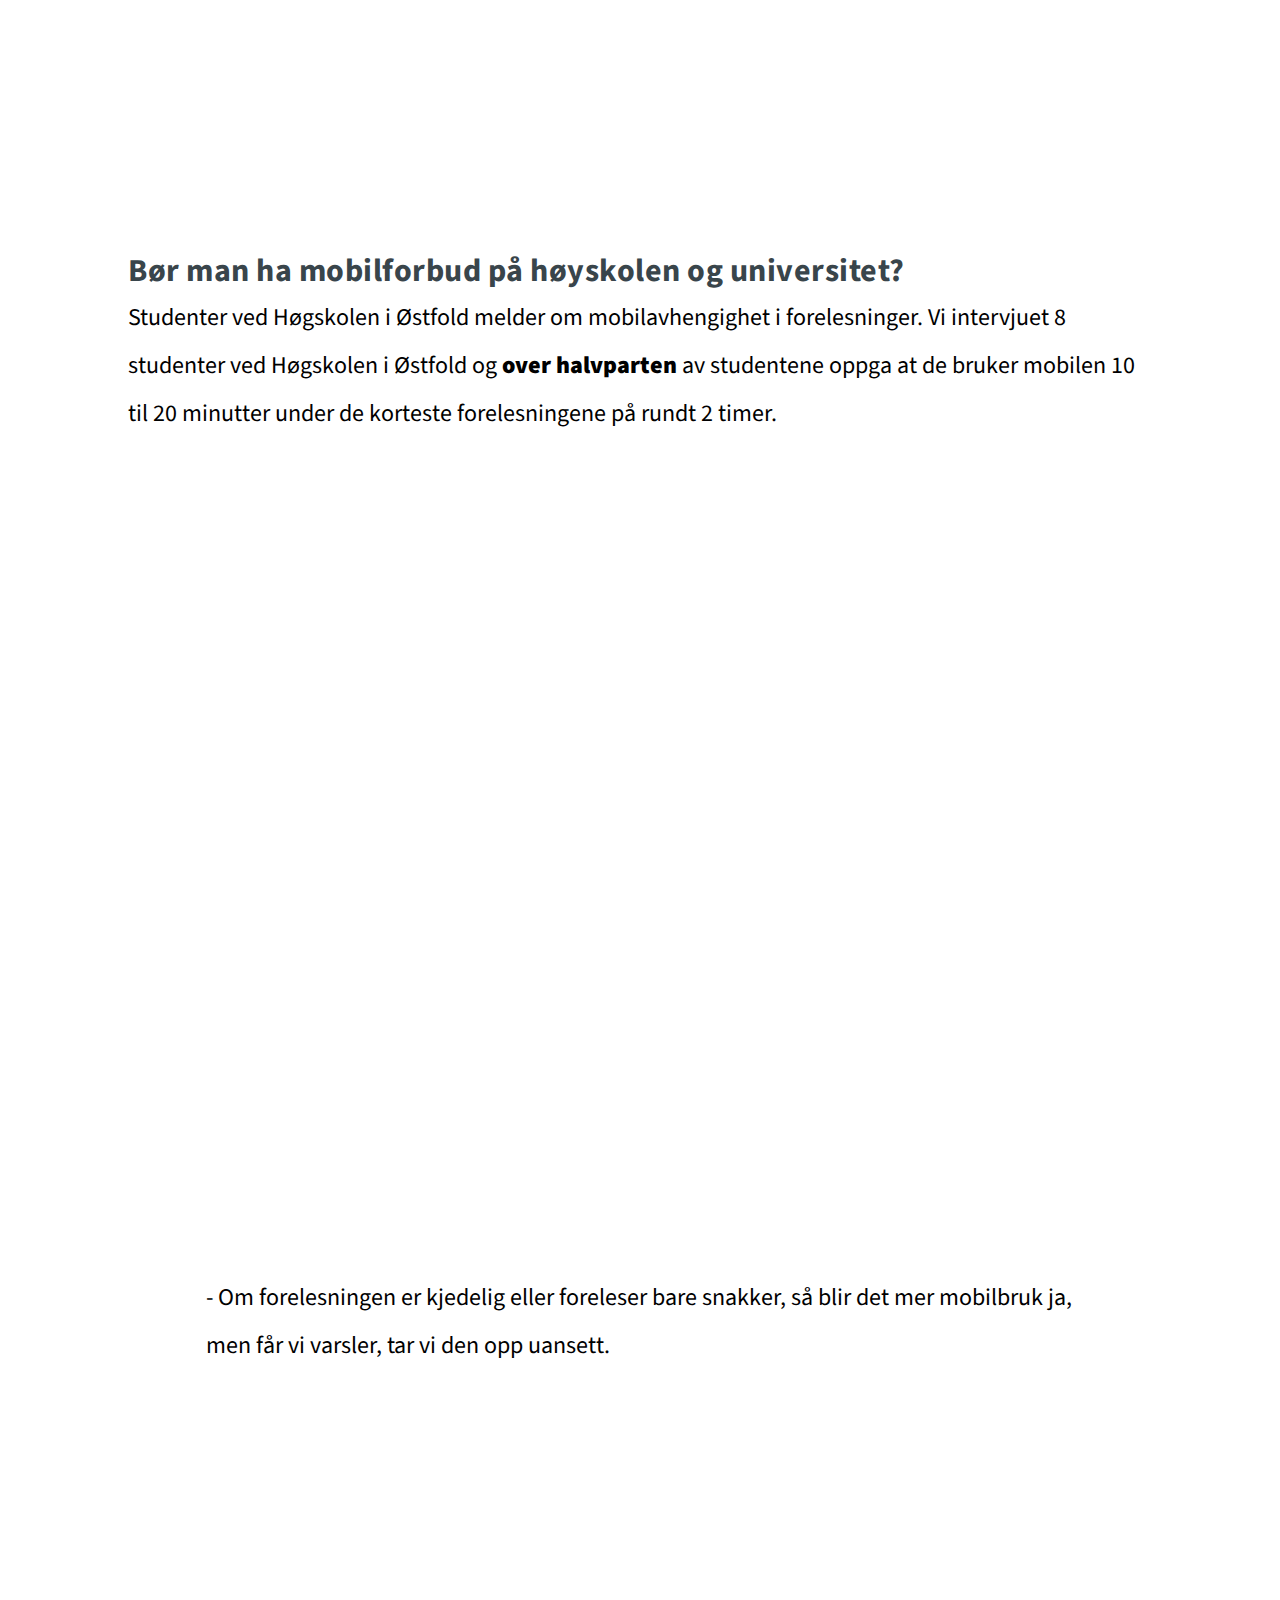
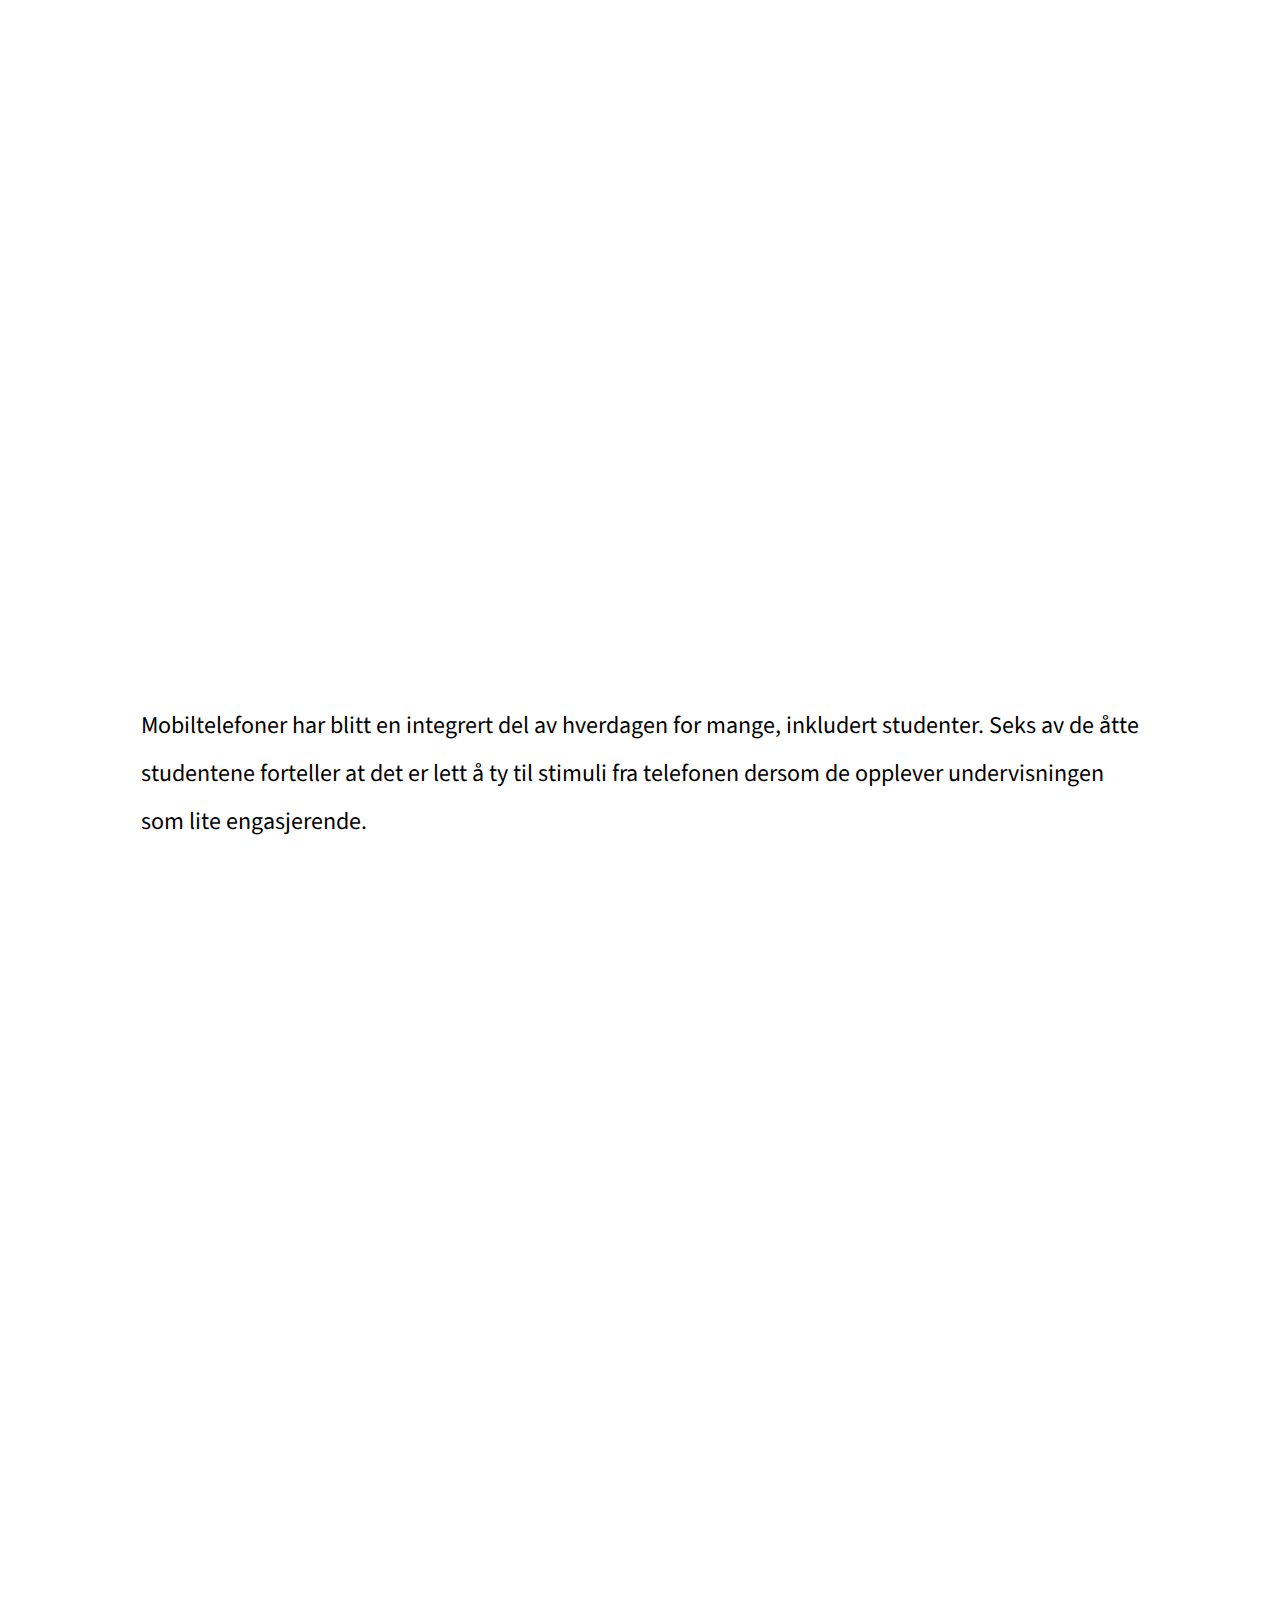
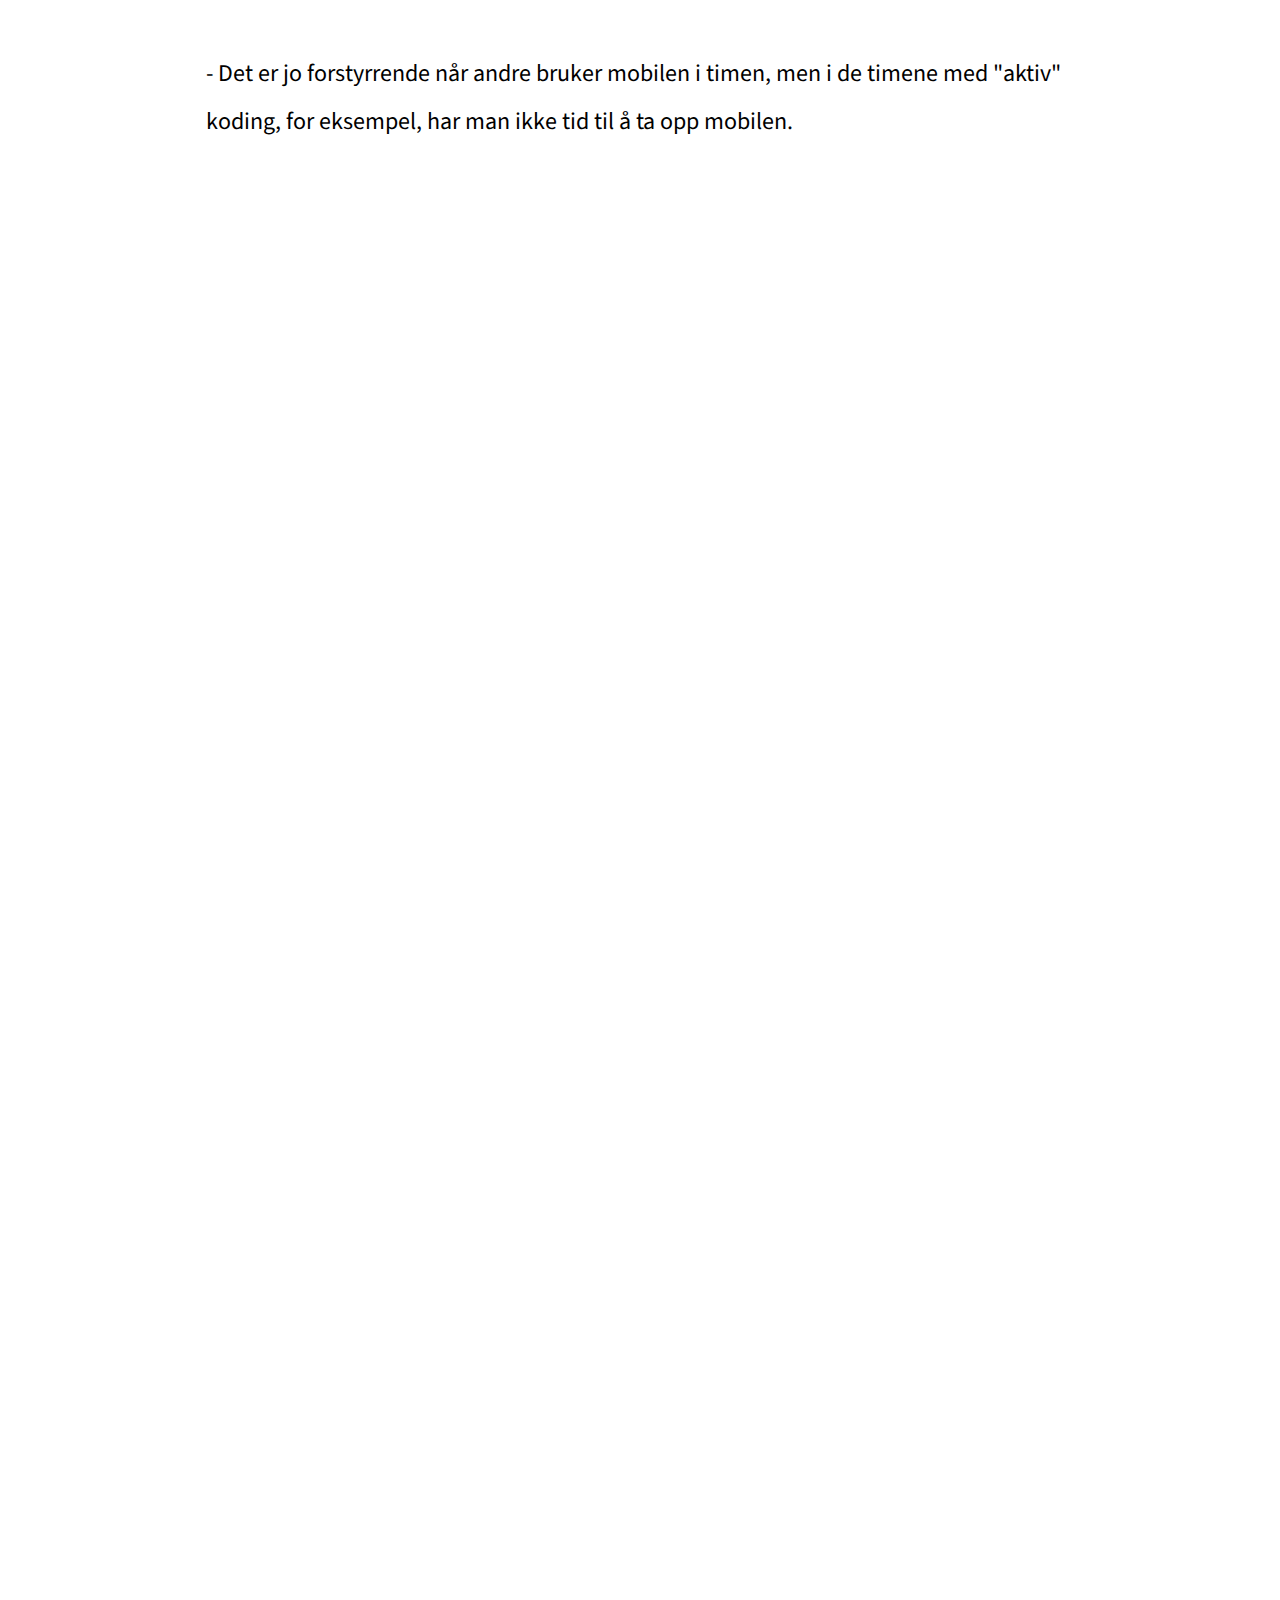
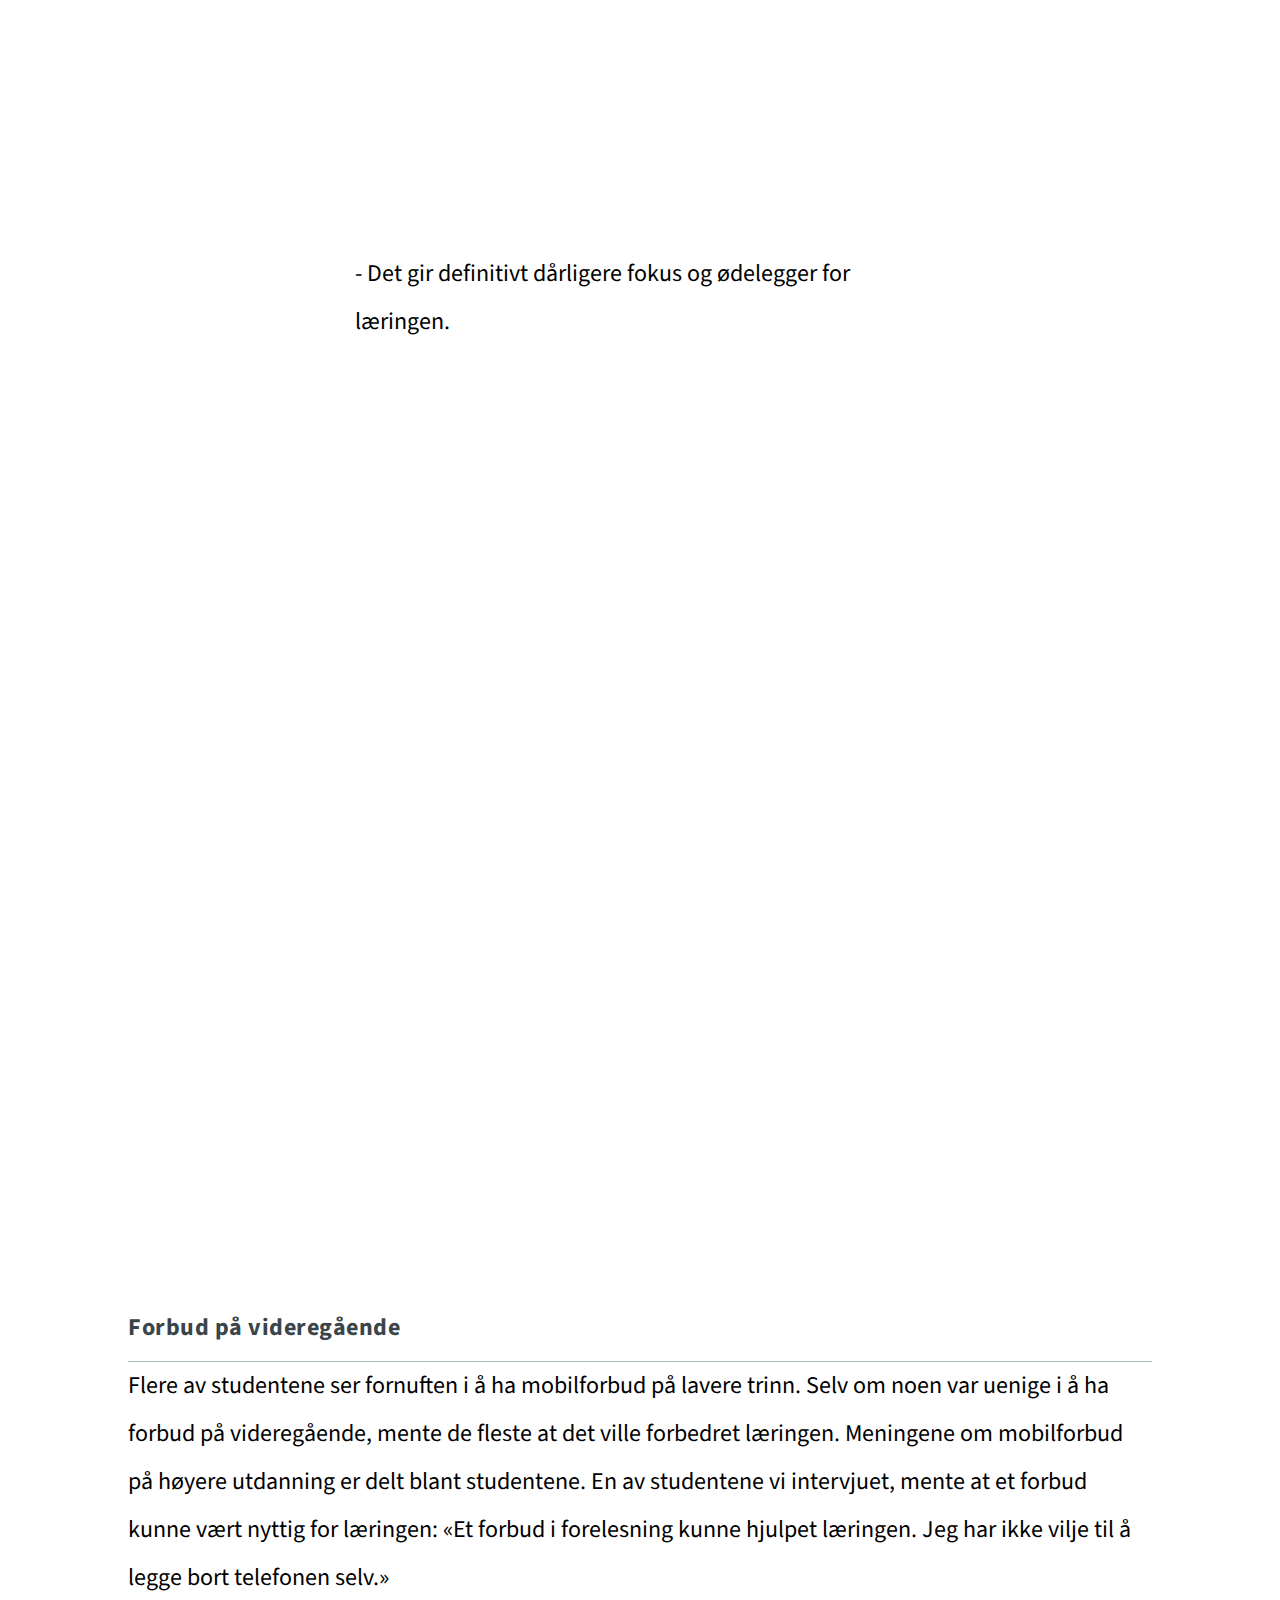
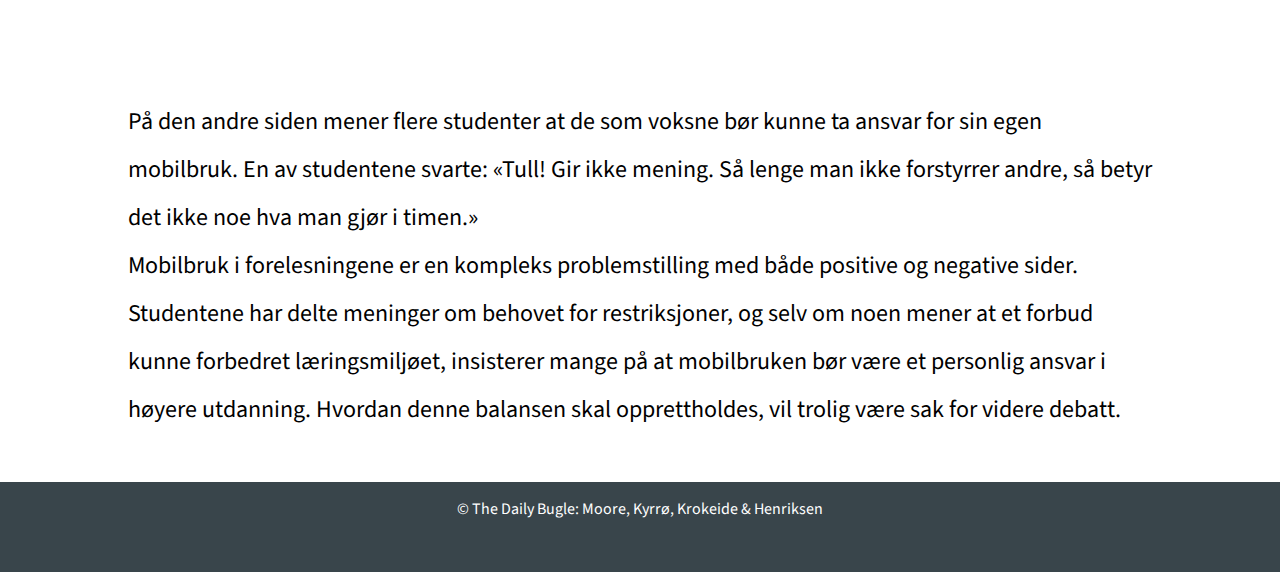
==== commit 7dbcdc66: "Satt logo på alle sidene og fiksa parallax." ====
--- a/mobildebatten/index.html
+++ b/mobildebatten/index.html
@@ -1,62 +1,85 @@
 <!DOCTYPE html>
 <html lang="en">
+  <head>
+    <meta charset="UTF-8" />
+    <meta name="viewport" content="width=device-width, initial-scale=1.0" />
+    <link
+      rel="stylesheet"
+      href="https://cdnjs.cloudflare.com/ajax/libs/font-awesome/6.6.0/css/all.min.css" />
+    <link rel="stylesheet" href="style.css" />
+    <title>Mobildebatten</title>
+  </head>
 
-<head>
-    <meta charset="UTF-8">
-    <meta name="viewport" content="width=device-width, initial-scale=1.0">
-    <link rel="stylesheet" href="https://cdnjs.cloudflare.com/ajax/libs/font-awesome/6.6.0/css/all.min.css">
-    <link rel="stylesheet" href="style.css">
-    <title>Mobildebatten</title>
-</head>
-
-<body>
+  <body>
+    <!-- IKKE Endre denne delen-->
     <!-- parallax w first quote  -->
     <section class="section__parallax flex__end img0" id="img0">
-        <div class="flex__c">
-            <div class="first__box">
-                <h1>«Jeg bruker mobilen mer hvis forelesningen er lang og kjedelig,»</h1>
-                <p>- student ved HIOF</p>
-            </div>
+      <a href="/landingsside/index.html" id="logo">DB</a>
+      <div class="flex__c">
+        <div class="first__box">
+          <h1>
+            «Jeg bruker mobilen mer hvis forelesningen er lang og kjedelig,»
+          </h1>
+          <p>- student ved HIOF</p>
         </div>
+      </div>
     </section>
 
     <section class="section__parallax img01" id="img01"></section>
 
     <!-- Content container - 100% width text boxes    -->
     <section class="text-container flex__c">
-        <div class="content__box">
-            <h2>Bør man ha mobilforbud på høyskolen og universitet?</h2>
-            <p class="content">Studenter ved Høgskolen i Østfold melder om mobilavhengighet i forelesninger.
-                Vi intervjuet 8 studenter ved Høgskolen i Østfold og <strong>over halvparten</strong> av studentene
-                oppga at de bruker mobilen 10 til 20 minutter under de korteste forelesningene på rundt 2 timer. <br>
-                Mobiltelefoner har blitt en integrert del av hverdagen for mange, inkludert studenter.
-                Seks av de åtte studentene forteller at det er lett å ty til stimuli fra telefonen dersom de opplever
-                undervisningen som lite engasjerende.
-            </p>
-        </div>
+      <div class="content__box">
+        <h2>Bør man ha mobilforbud på høyskolen og universitet?</h2>
+        <p class="content">
+          Studenter ved Høgskolen i Østfold melder om mobilavhengighet i
+          forelesninger. Vi intervjuet 8 studenter ved Høgskolen i Østfold og
+          <strong>over halvparten</strong> av studentene oppga at de bruker
+          mobilen 10 til 20 minutter under de korteste forelesningene på rundt 2
+          timer. <br />
+        </p>
+      </div>
     </section>
+
+    <!-- IKKE endre over denne -->
+
+    <section id="backgroundChange"></section>
 
     <!-- Parallax with smaller content / text boxes  -->
     <section class="section__parallax flex__end img1">
-        <div class="flex__c">
-            <div class="content__container">
-                <p class="content">- Om forelesningen er kjedelig eller foreleser bare snakker, så blir det
-                    mer mobilbruk ja, men får vi varsler, tar vi den opp uansett.</p>
-            </div>
+      <div class="flex__c">
+        <div class="content__container">
+          <p class="content">
+            - Om forelesningen er kjedelig eller foreleser bare snakker, så blir
+            det mer mobilbruk ja, men får vi varsler, tar vi den opp uansett.
+          </p>
         </div>
+      </div>
     </section>
 
     <section class="section__parallax flex_end img1-1"></section>
 
-    <!--  <section class="buffer-box"></section> -->
+    <section class="buffer-parallax">
+      <div class="parallax-box">
+        <p class="content">
+          Mobiltelefoner har blitt en integrert del av hverdagen for mange,
+          inkludert studenter. Seks av de åtte studentene forteller at det er
+          lett å ty til stimuli fra telefonen dersom de opplever undervisningen
+          som lite engasjerende.
+        </p>
+      </div>
+    </section>
 
     <section class="section__parallax flex__end img2">
-        <div class="flex__c">
-            <div class="content__container">
-                <p class="content">- Det er jo forstyrrende når andre bruker mobilen i timen, men i de timene
-                    med "aktiv" koding, for eksempel, har man ikke tid til å ta opp mobilen.</p>
-            </div>
+      <div class="flex__c">
+        <div class="content__container">
+          <p class="content">
+            - Det er jo forstyrrende når andre bruker mobilen i timen, men i de
+            timene med "aktiv" koding, for eksempel, har man ikke tid til å ta
+            opp mobilen.
+          </p>
         </div>
+      </div>
     </section>
 
     <section class="section__parallax img2-1"></section>
@@ -64,45 +87,51 @@
     <!--  <section class="buffer-box"></section> -->
 
     <section class="section__parallax flex__end img2-1">
-        <div class="flex__c">
-            <div class="content__container">
-                <p class="content">- Det gir definitivt dårligere fokus og ødelegger for læringen.</p>
-            </div>
+      <div class="flex__c">
+        <div class="content__container">
+          <p class="content">
+            - Det gir definitivt dårligere fokus og ødelegger for læringen.
+          </p>
         </div>
+      </div>
     </section>
 
     <section class="section__parallax img2-1"></section>
 
     <!-- Content container - 100% width text boxes    -->
     <section class="text-container flex__c">
-        <div class="content__box">
-            <h3>Forbud på videregående</h3>
-            <p class="content">Flere av studentene ser fornuften i å ha mobilforbud på lavere trinn. Selv om noen var
-                uenige i å ha forbud på videregående, mente de fleste at det ville forbedret læringen.
-                Meningene om mobilforbud på høyere utdanning er delt blant studentene.
-                En av studentene vi intervjuet, mente at et forbud kunne vært nyttig for læringen: «Et
-                forbud i forelesning kunne hjulpet læringen. Jeg har ikke vilje til å legge bort telefonen selv.»
-            </p>
-        </div>
-        <div class="content__box">
-            <p class="content">
-                På den andre siden mener flere studenter at de som voksne bør kunne ta ansvar for sin
-                egen mobilbruk. En av studentene svarte: «Tull! Gir ikke mening. Så lenge man ikke forstyrrer andre, så
-                betyr det ikke noe hva man gjør i timen.» <br>
-                Mobilbruk i forelesningene er en kompleks problemstilling med både positive og negative
-                sider. Studentene har delte meninger om behovet for restriksjoner, og selv om noen mener at et forbud
-                kunne forbedret læringsmiljøet, insisterer mange på at mobilbruken bør være et personlig ansvar i høyere
-                utdanning.
-                Hvordan denne balansen skal opprettholdes, vil trolig være sak for videre debatt.
-            </p>
-        </div>
+      <div class="content__box">
+        <h3>Forbud på videregående</h3>
+        <p class="content">
+          Flere av studentene ser fornuften i å ha mobilforbud på lavere trinn.
+          Selv om noen var uenige i å ha forbud på videregående, mente de fleste
+          at det ville forbedret læringen. Meningene om mobilforbud på høyere
+          utdanning er delt blant studentene. En av studentene vi intervjuet,
+          mente at et forbud kunne vært nyttig for læringen: «Et forbud i
+          forelesning kunne hjulpet læringen. Jeg har ikke vilje til å legge
+          bort telefonen selv.»
+        </p>
+      </div>
+      <div class="content__box">
+        <p class="content">
+          På den andre siden mener flere studenter at de som voksne bør kunne ta
+          ansvar for sin egen mobilbruk. En av studentene svarte: «Tull! Gir
+          ikke mening. Så lenge man ikke forstyrrer andre, så betyr det ikke noe
+          hva man gjør i timen.» <br />
+          Mobilbruk i forelesningene er en kompleks problemstilling med både
+          positive og negative sider. Studentene har delte meninger om behovet
+          for restriksjoner, og selv om noen mener at et forbud kunne forbedret
+          læringsmiljøet, insisterer mange på at mobilbruken bør være et
+          personlig ansvar i høyere utdanning. Hvordan denne balansen skal
+          opprettholdes, vil trolig være sak for videre debatt.
+        </p>
+      </div>
     </section>
 
     <footer>
-        <p>© The Daily Bugle: Moore, Kyrrø, Krokeide & Henriksen</p>
+      <p>© The Daily Bugle: Moore, Kyrrø, Krokeide & Henriksen</p>
     </footer>
 
     <!-- <script src="script.js"></script> -->
-</body>
-
-</html>+  </body>
+</html>
--- a/mobildebatten/style.css
+++ b/mobildebatten/style.css
@@ -19,6 +19,17 @@
     padding: 0;
     height: 100%;
     font-family: 'Source Sans Pro', sans-serif;
+}
+
+#logo {
+    font-family: Arial, sans-serif;
+    font-size: 50px;
+    
+    color:white;
+    text-decoration: none;
+    position: absolute;
+    top: 1rem;
+    left: 1rem;
 }
 
 strong {
@@ -120,7 +131,7 @@
 }
 
 .img2-1 {
-    background-image: url("IMG/student2.1.png");
+    background-image: url("IMG/riktig\ størrelse.jpeg");
 }
 
 /*********************************************************************************/
@@ -159,6 +170,23 @@
     padding: 3rem 0;
 }
 
+.parallax-box {
+    display: flex;
+    flex-direction: column;
+    width: 80%;
+    /* padding: 1rem; */
+    justify-content: center;
+    
+}
+
+.buffer-parallax {
+    background-color: white;
+    width: 100%;
+    height: auto;
+    display: flex;
+    justify-content: center;
+    padding: 1rem;
+}
 .content {
     font-size: 1.2rem;
     line-height: 2.8rem;
@@ -171,17 +199,18 @@
 /*********************************************************************************/
 
 footer {
+    font: arial, sans-serif;
     margin: 0;
     padding: 1rem;
     position: static;
     bottom: 0;
-    width: 100%;
+    max-width: 100%;
     height: 10vh;
     background-color: #39454b;
     color: white;
     display: flex;
     justify-content: center;
-}
+  }
 
 /*********************************************************************************/
 /*    MEDIA QUERIESSS -- Desktop                                                 */
@@ -209,4 +238,17 @@
         justify-content: end;
         align-items: center;
     }
+}
+
+@media (max-width: 768px) {
+    .parallax-box {
+        width: 90%; /* Adjust width for mobile view */
+        padding: 1rem; /* Ensure padding is consistent */
+    }
+
+    .content {
+        font-size: 1rem; /* Adjust font size for mobile view */
+        line-height: 1.5rem; /* Adjust line height for mobile view */
+        text-align: left; /* Ensure text alignment */
+    }
 }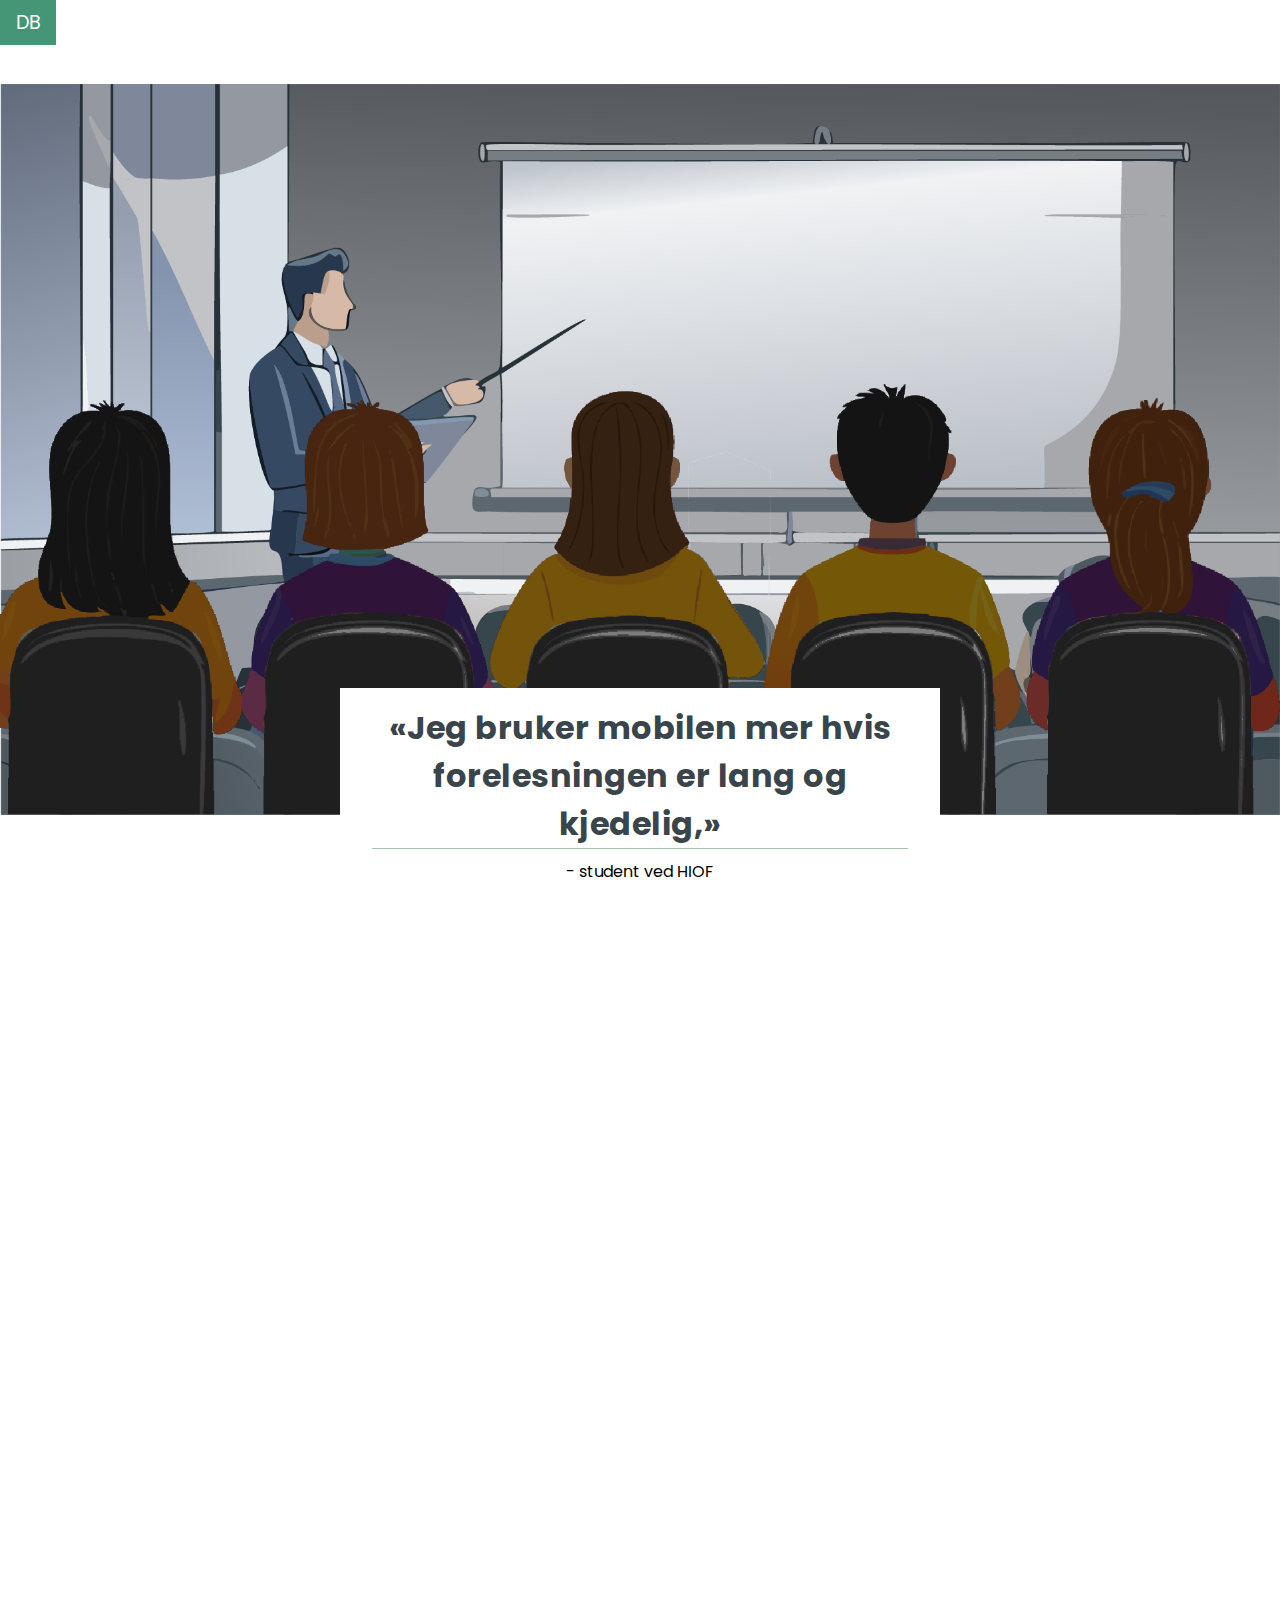
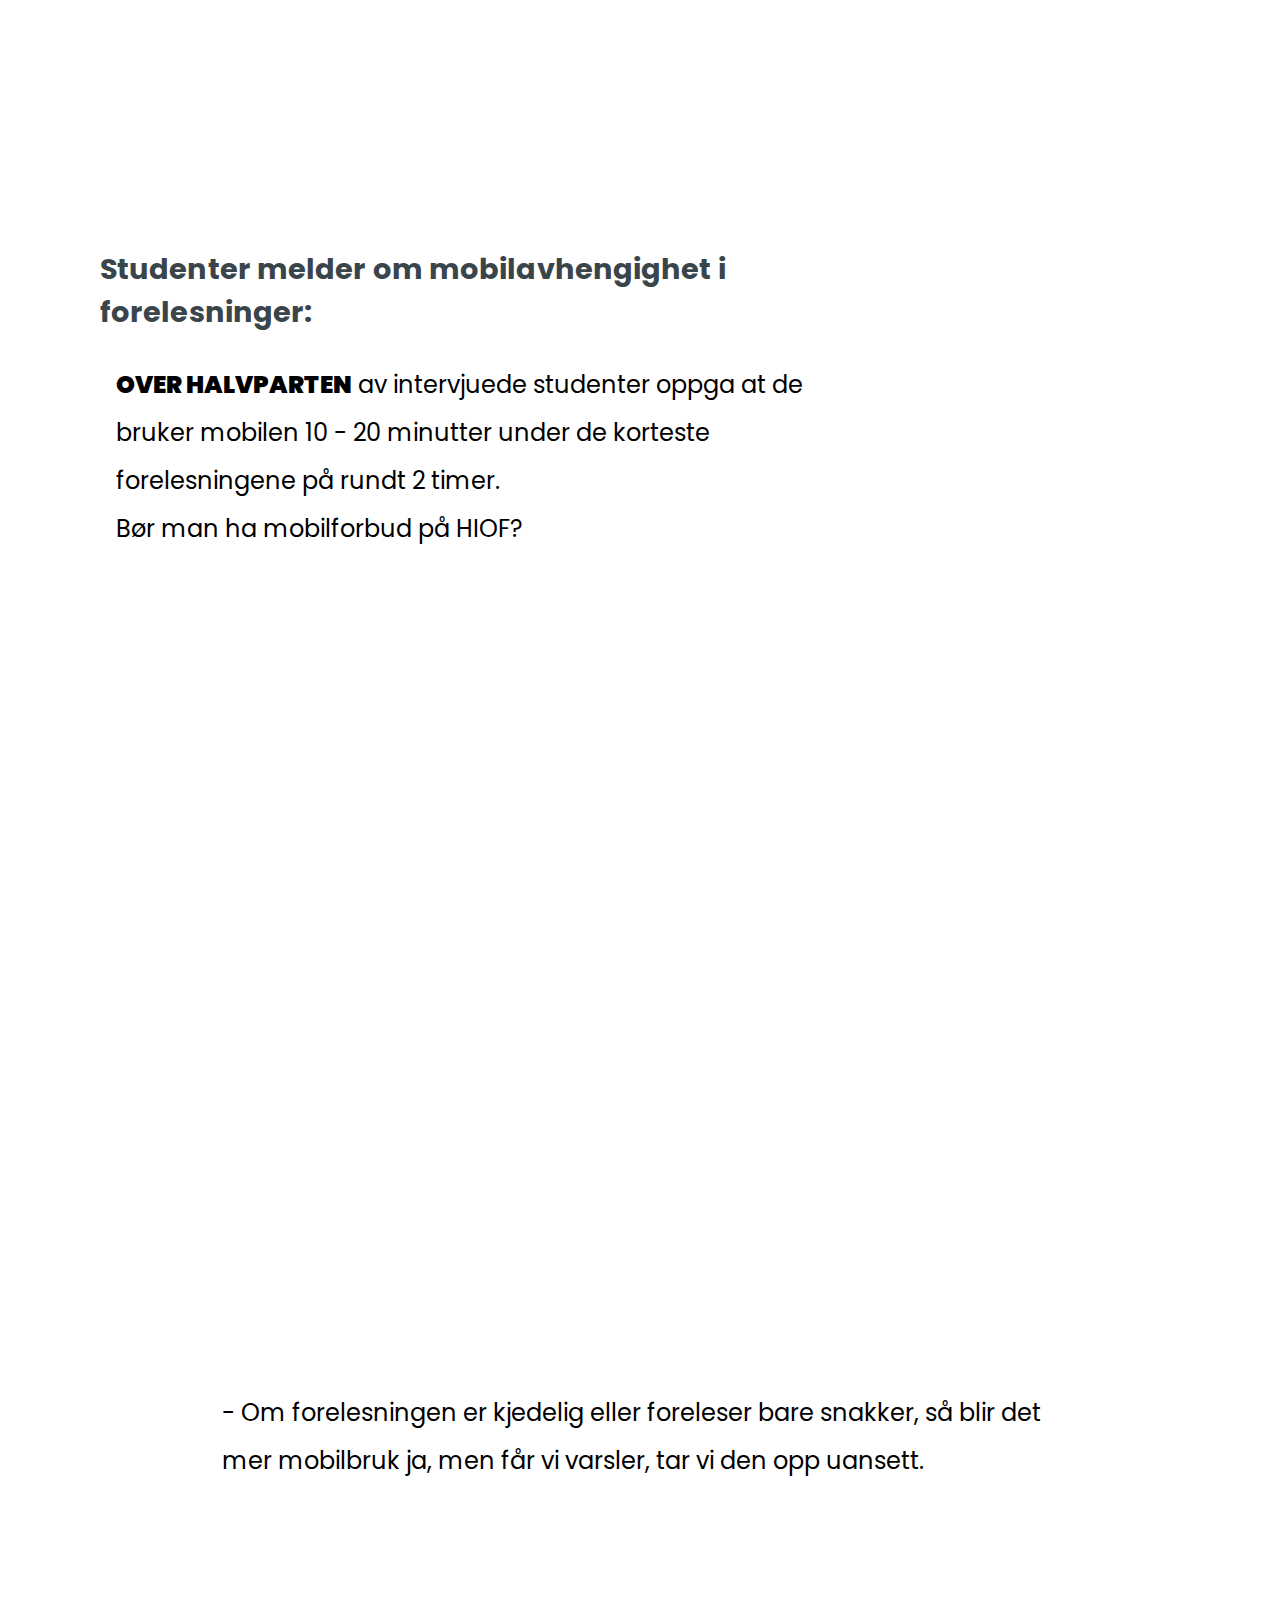
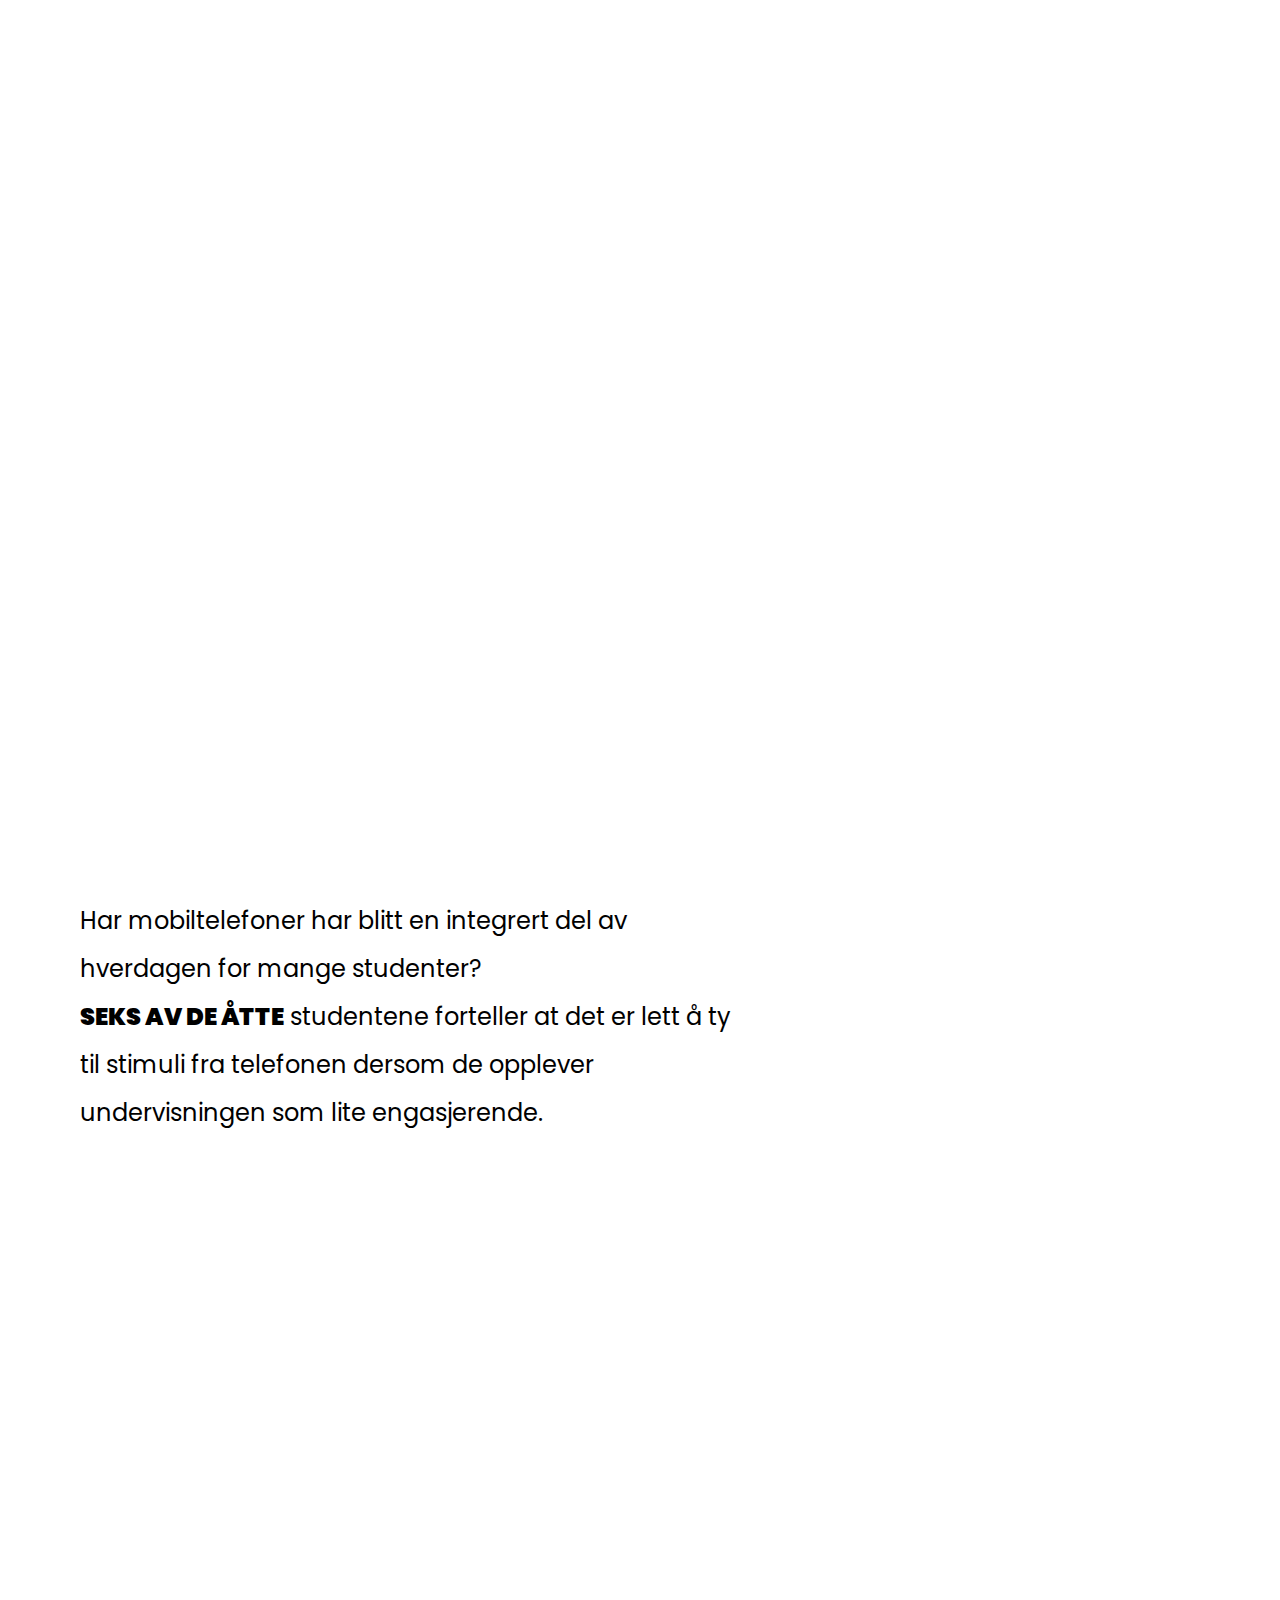
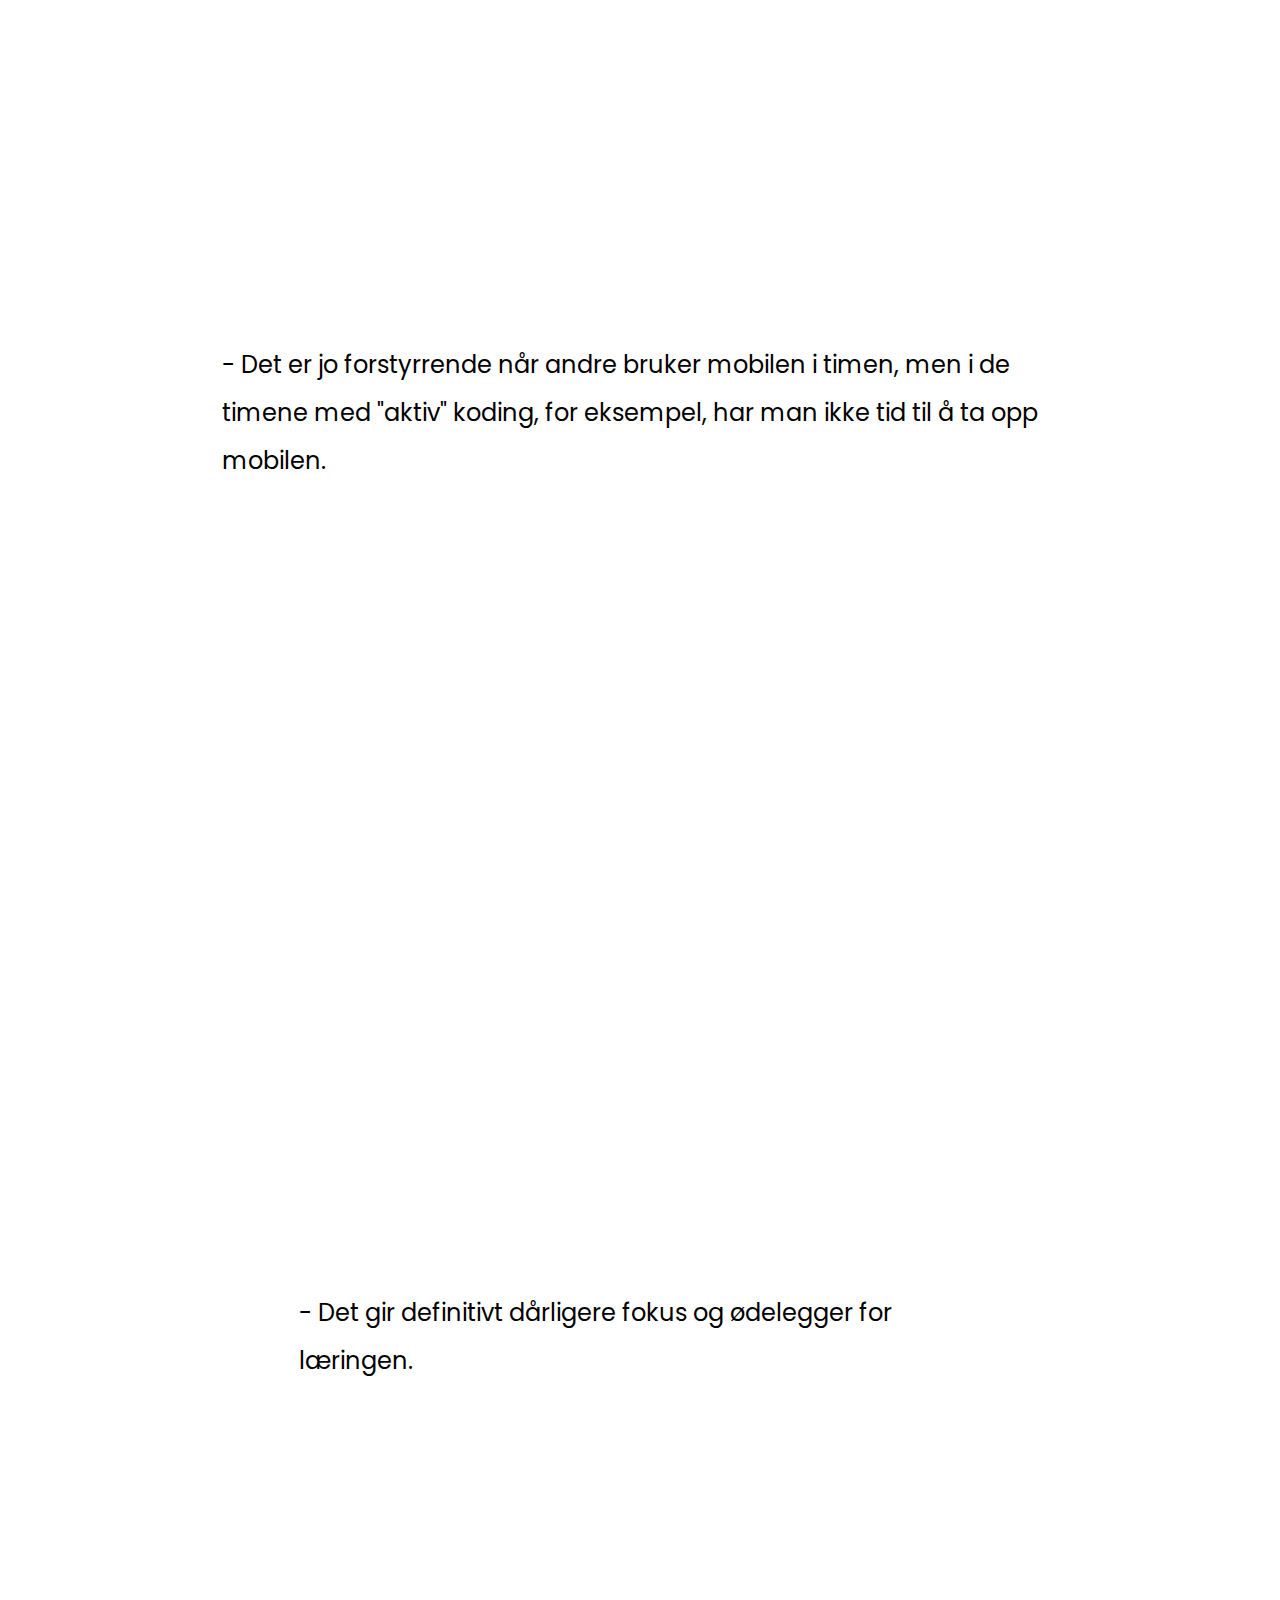
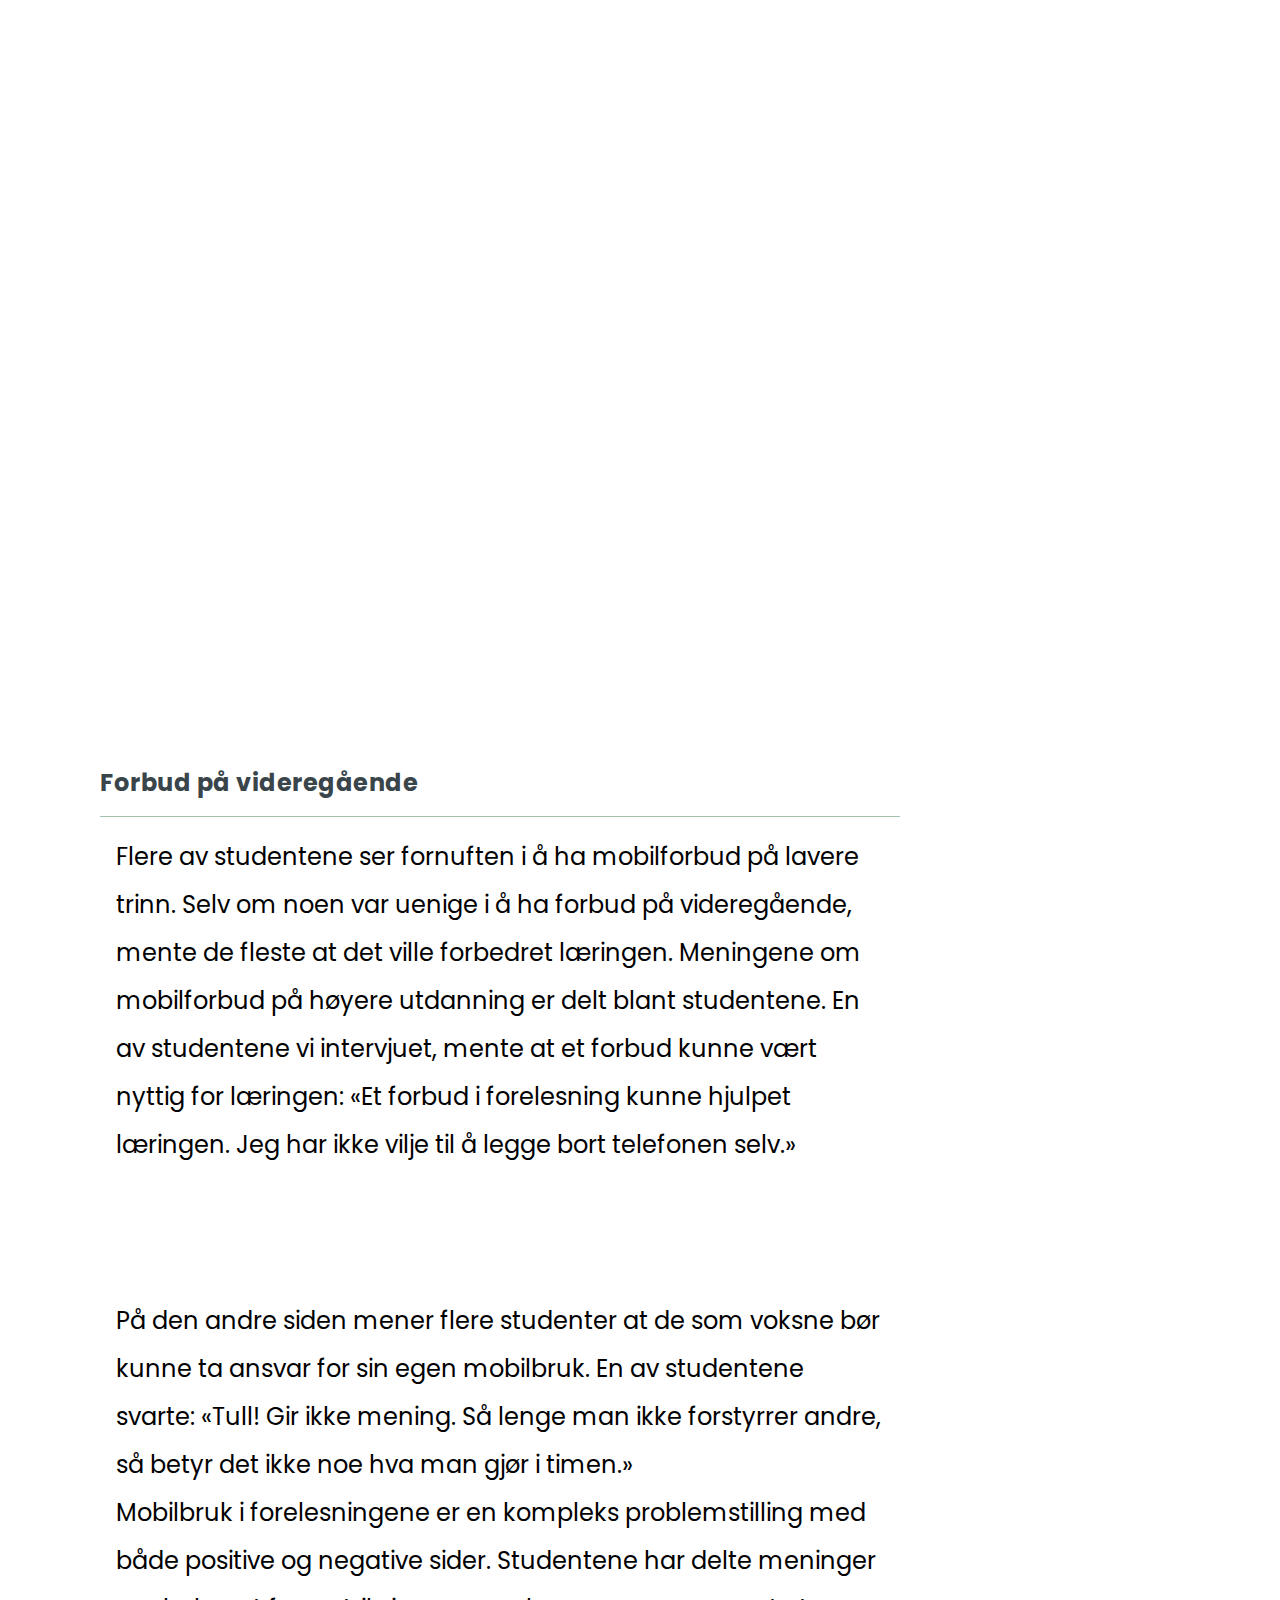
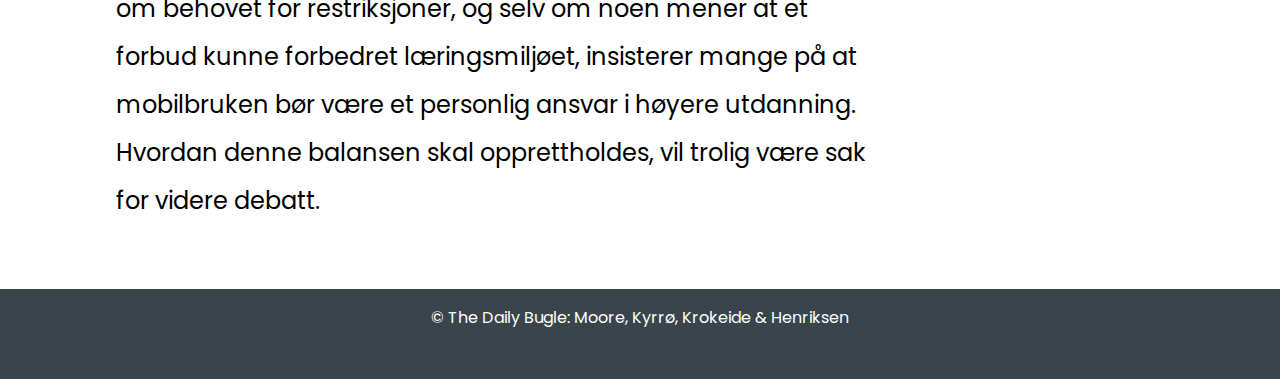
==== commit 917ad5f3: "Litt mer edits på mobildebatten" ====
--- a/mobildebatten/index.html
+++ b/mobildebatten/index.html
@@ -1,137 +1,134 @@
 <!DOCTYPE html>
 <html lang="en">
-  <head>
-    <meta charset="UTF-8" />
-    <meta name="viewport" content="width=device-width, initial-scale=1.0" />
-    <link
-      rel="stylesheet"
-      href="https://cdnjs.cloudflare.com/ajax/libs/font-awesome/6.6.0/css/all.min.css" />
-    <link rel="stylesheet" href="style.css" />
-    <title>Mobildebatten</title>
-  </head>
 
-  <body>
-    <!-- IKKE Endre denne delen-->
-    <!-- parallax w first quote  -->
-    <section class="section__parallax flex__end img0" id="img0">
-      <a href="/landingsside/index.html" id="logo">DB</a>
-      <div class="flex__c">
-        <div class="first__box">
-          <h1>
-            «Jeg bruker mobilen mer hvis forelesningen er lang og kjedelig,»
-          </h1>
-          <p>- student ved HIOF</p>
-        </div>
+<head>
+  <meta charset="UTF-8" />
+  <meta name="viewport" content="width=device-width, initial-scale=1.0" />
+  <link rel="stylesheet" href="https://cdnjs.cloudflare.com/ajax/libs/font-awesome/6.6.0/css/all.min.css" />
+  <link rel="stylesheet" href="style.css" />
+  <title>Mobildebatten</title>
+</head>
+
+<body>
+  <header>
+    <a href="/landingsside/index.html" id="logo">DB</a>
+  </header>
+
+  <section class="section__parallax flex__end img0" id="img0">
+    <div class="flex__c">
+      <div class="first__box">
+        <h1>
+          «Jeg bruker mobilen mer hvis forelesningen er lang og kjedelig,»
+        </h1>
+        <p>- student ved HIOF</p>
       </div>
-    </section>
+    </div>
+  </section>
 
-    <section class="section__parallax img01" id="img01"></section>
+  <section class="section__parallax img01" id="img01"></section>
 
-    <!-- Content container - 100% width text boxes    -->
-    <section class="text-container flex__c">
-      <div class="content__box">
-        <h2>Bør man ha mobilforbud på høyskolen og universitet?</h2>
+  <section class="text-container flex__c">
+    <div class="content__box">
+      <!-- <h2>Bør man ha mobilforbud på høyskolen og universitet?</h2> -->
+      <h2>Studenter melder om mobilavhengighet i
+        forelesninger:</h2>
+      <p class="content">
+        <strong>Over halvparten</strong> av intervjuede studenter oppga at de bruker
+        mobilen 10 - 20 minutter under de korteste forelesningene på rundt 2
+        timer. <br /> Bør man ha mobilforbud på HIOF?
+      </p>
+    </div>
+  </section>
+
+
+  <section id="backgroundChange"></section>
+
+  <!-- Parallax with smaller content / text boxes  -->
+  <section class="section__parallax flex__end img1">
+    <div class="flex__c">
+      <div class="content__container">
         <p class="content">
-          Studenter ved Høgskolen i Østfold melder om mobilavhengighet i
-          forelesninger. Vi intervjuet 8 studenter ved Høgskolen i Østfold og
-          <strong>over halvparten</strong> av studentene oppga at de bruker
-          mobilen 10 til 20 minutter under de korteste forelesningene på rundt 2
-          timer. <br />
+          - Om forelesningen er kjedelig eller foreleser bare snakker, så blir
+          det mer mobilbruk ja, men får vi varsler, tar vi den opp uansett.
         </p>
       </div>
-    </section>
+    </div>
+  </section>
 
-    <!-- IKKE endre over denne -->
+  <section class="section__parallax flex_end img1-1"></section>
 
-    <section id="backgroundChange"></section>
+  <section class="buffer-parallax">
+    <div class="parallax-box">
+      <p class="content">
+        Har mobiltelefoner har blitt en integrert del av hverdagen for mange studenter? <br>
+        <strong>Seks av de åtte</strong> studentene forteller at det er
+        lett å ty til stimuli fra telefonen dersom de opplever undervisningen
+        som lite engasjerende.
+      </p>
+    </div>
+  </section>
 
-    <!-- Parallax with smaller content / text boxes  -->
-    <section class="section__parallax flex__end img1">
-      <div class="flex__c">
-        <div class="content__container">
-          <p class="content">
-            - Om forelesningen er kjedelig eller foreleser bare snakker, så blir
-            det mer mobilbruk ja, men får vi varsler, tar vi den opp uansett.
-          </p>
-        </div>
-      </div>
-    </section>
-
-    <section class="section__parallax flex_end img1-1"></section>
-
-    <section class="buffer-parallax">
-      <div class="parallax-box">
+  <section class="section__parallax flex__end img2">
+    <div class="flex__c">
+      <div class="content__container">
         <p class="content">
-          Mobiltelefoner har blitt en integrert del av hverdagen for mange,
-          inkludert studenter. Seks av de åtte studentene forteller at det er
-          lett å ty til stimuli fra telefonen dersom de opplever undervisningen
-          som lite engasjerende.
+          - Det er jo forstyrrende når andre bruker mobilen i timen, men i de
+          timene med "aktiv" koding, for eksempel, har man ikke tid til å ta
+          opp mobilen.
         </p>
       </div>
-    </section>
+    </div>
+  </section>
 
-    <section class="section__parallax flex__end img2">
-      <div class="flex__c">
-        <div class="content__container">
-          <p class="content">
-            - Det er jo forstyrrende når andre bruker mobilen i timen, men i de
-            timene med "aktiv" koding, for eksempel, har man ikke tid til å ta
-            opp mobilen.
-          </p>
-        </div>
-      </div>
-    </section>
+  <!-- <section class="section__parallax img2-1"></section> -->
 
-    <section class="section__parallax img2-1"></section>
-
-    <!--  <section class="buffer-box"></section> -->
-
-    <section class="section__parallax flex__end img2-1">
-      <div class="flex__c">
-        <div class="content__container">
-          <p class="content">
-            - Det gir definitivt dårligere fokus og ødelegger for læringen.
-          </p>
-        </div>
-      </div>
-    </section>
-
-    <section class="section__parallax img2-1"></section>
-
-    <!-- Content container - 100% width text boxes    -->
-    <section class="text-container flex__c">
-      <div class="content__box">
-        <h3>Forbud på videregående</h3>
+  <section class="section__parallax flex__end img2-1">
+    <div class="flex__c">
+      <div class="content__container">
         <p class="content">
-          Flere av studentene ser fornuften i å ha mobilforbud på lavere trinn.
-          Selv om noen var uenige i å ha forbud på videregående, mente de fleste
-          at det ville forbedret læringen. Meningene om mobilforbud på høyere
-          utdanning er delt blant studentene. En av studentene vi intervjuet,
-          mente at et forbud kunne vært nyttig for læringen: «Et forbud i
-          forelesning kunne hjulpet læringen. Jeg har ikke vilje til å legge
-          bort telefonen selv.»
+          - Det gir definitivt dårligere fokus og ødelegger for læringen.
         </p>
       </div>
-      <div class="content__box">
-        <p class="content">
-          På den andre siden mener flere studenter at de som voksne bør kunne ta
-          ansvar for sin egen mobilbruk. En av studentene svarte: «Tull! Gir
-          ikke mening. Så lenge man ikke forstyrrer andre, så betyr det ikke noe
-          hva man gjør i timen.» <br />
-          Mobilbruk i forelesningene er en kompleks problemstilling med både
-          positive og negative sider. Studentene har delte meninger om behovet
-          for restriksjoner, og selv om noen mener at et forbud kunne forbedret
-          læringsmiljøet, insisterer mange på at mobilbruken bør være et
-          personlig ansvar i høyere utdanning. Hvordan denne balansen skal
-          opprettholdes, vil trolig være sak for videre debatt.
-        </p>
-      </div>
-    </section>
+    </div>
+  </section>
 
-    <footer>
-      <p>© The Daily Bugle: Moore, Kyrrø, Krokeide & Henriksen</p>
-    </footer>
+  <section class="section__parallax img2-1"></section><!-- Her skal det vel inn en siste bilde med tegning?-->
 
-    <!-- <script src="script.js"></script> -->
-  </body>
-</html>
+  <!-- Content container - 100% width text boxes    -->
+  <section class="text-container flex__c">
+    <div class="content__box">
+      <h3>Forbud på videregående</h3>
+      <p class="content">
+        Flere av studentene ser fornuften i å ha mobilforbud på lavere trinn.
+        Selv om noen var uenige i å ha forbud på videregående, mente de fleste
+        at det ville forbedret læringen. Meningene om mobilforbud på høyere
+        utdanning er delt blant studentene. En av studentene vi intervjuet,
+        mente at et forbud kunne vært nyttig for læringen: «Et forbud i
+        forelesning kunne hjulpet læringen. Jeg har ikke vilje til å legge
+        bort telefonen selv.»
+      </p>
+    </div>
+    <div class="content__box">
+      <p class="content">
+        På den andre siden mener flere studenter at de som voksne bør kunne ta
+        ansvar for sin egen mobilbruk. En av studentene svarte: «Tull! Gir
+        ikke mening. Så lenge man ikke forstyrrer andre, så betyr det ikke noe
+        hva man gjør i timen.» <br />
+        Mobilbruk i forelesningene er en kompleks problemstilling med både
+        positive og negative sider. Studentene har delte meninger om behovet
+        for restriksjoner, og selv om noen mener at et forbud kunne forbedret
+        læringsmiljøet, insisterer mange på at mobilbruken bør være et
+        personlig ansvar i høyere utdanning. Hvordan denne balansen skal
+        opprettholdes, vil trolig være sak for videre debatt.
+      </p>
+    </div>
+  </section>
+
+  <footer>
+    <p>© The Daily Bugle: Moore, Kyrrø, Krokeide & Henriksen</p>
+  </footer>
+
+  <!-- <script src="script.js"></script> -->
+</body>
+
+</html>--- a/mobildebatten/style.css
+++ b/mobildebatten/style.css
@@ -1,12 +1,14 @@
-@import url('http://fonts.googleapis.com/css?family=Source+Sans+Pro:300,900');
 
 /*********************************************************************************/
 /*    DOM styling and fonts                                                      */
 /*********************************************************************************/
+
+@import url('https://fonts.googleapis.com/css2?family=Poppins:ital,wght@0,100;0,200;0,300;0,400;0,500;0,600;0,700;0,800;0,900;1,100;1,200;1,300;1,400;1,500;1,600;1,700;1,800;1,900&display=swap');
+
 * {
+    margin: 0;
+    padding: 0;
     box-sizing: border-box;
-    margin: 0;
-    padding: 0;
 }
 html {
     height: 100%;
@@ -18,22 +20,29 @@
     margin: 0;
     padding: 0;
     height: 100%;
-    font-family: 'Source Sans Pro', sans-serif;
+    font-family: 'Poppins', sans-serif;
+}
+
+header {
+    width: 100%;
+    background-color: transparent;
 }
 
 #logo {
-    font-family: Arial, sans-serif;
-    font-size: 50px;
-    
-    color:white;
+    font-size: 1.2em;
+    margin-right: 1rem;
+    padding: 0.5rem 1rem;
+    color: #fff;
+    background-color: #459677;
     text-decoration: none;
     position: absolute;
-    top: 1rem;
-    left: 1rem;
+    top: 0;
+    left: 0; 
 }
 
 strong {
     font-weight: 900;
+    text-transform: uppercase;
 }
 
 /*********************************************************************************/
@@ -79,8 +88,9 @@
 h2 {
     font-weight: 700;
     color: #39454b;
-    letter-spacing: 0.5px;
-    font-size: 2rem;
+    letter-spacing: 0.1px;
+    font-size: 1.8rem;
+    margin-bottom: 0.7rem;
 }
 
 h3 {
@@ -92,16 +102,6 @@
     padding-bottom: 1rem;
 }
 
-hr {
-    border: 3px solid red;  /* midlertidig bare for å se hvor bildeseksjonene ender */
-}
-
-.buffer-box {
-    background-color: white;
-    width: 100%;
-    height: 20vh;
-}
-
 /*********************************************************************************/
 /*    I  M  A  G  E  S                                                           */
 /*********************************************************************************/
@@ -131,7 +131,11 @@
 }
 
 .img2-1 {
-    background-image: url("IMG/riktig\ størrelse.jpeg");
+    background-image: url("IMG/student2.1.jpeg");
+}
+
+.img3 {
+    background-image: url("IMG/lobby.jpeg");
 }
 
 /*********************************************************************************/
@@ -153,6 +157,7 @@
 .text-container {
     background-color: white;
     width: 100%;
+    max-width: 1000px;
     height: auto;
 }
 
@@ -170,25 +175,28 @@
     padding: 3rem 0;
 }
 
+.buffer-parallax {
+    background-color: white;
+    width: 100%;
+    max-width: 1000px;
+    height: auto;
+    display: flex;
+    justify-content: center;
+    padding: 1rem;
+}
+
 .parallax-box {
     display: flex;
     flex-direction: column;
     width: 80%;
+    height: auto;
     /* padding: 1rem; */
     justify-content: center;
     
 }
 
-.buffer-parallax {
-    background-color: white;
-    width: 100%;
-    height: auto;
-    display: flex;
-    justify-content: center;
-    padding: 1rem;
-}
 .content {
-    font-size: 1.2rem;
+    font-size: 1.4rem;
     line-height: 2.8rem;
     text-align: left;
     font-style: normal;
@@ -213,8 +221,23 @@
   }
 
 /*********************************************************************************/
-/*    MEDIA QUERIESSS -- Desktop                                                 */
-/*********************************************************************************/
+/*    MEDIA QUERIESSS -- ipad & Desktop                                                 */
+/*********************************************************************************/
+
+
+@media (min-width: 768px) {
+
+    .parallax-box {
+        width: 80%;
+        padding: 2rem; 
+    }
+
+    .content {
+        font-size: 1rem; 
+        line-height: 1.5rem; 
+        text-align: left; 
+    }
+}
 
 @media (min-width: 1000px) {
 
@@ -225,9 +248,15 @@
         background-repeat: no-repeat;
     }
 
+    .buffer-parallax {
+        padding: 2rem;
+        justify-content: left;
+    }
+
     .content {
         font-size: 1.5rem;
         line-height: 3rem;
+        padding: 1rem;
         text-align: left;
         font-style: normal;
     }
@@ -238,17 +267,4 @@
         justify-content: end;
         align-items: center;
     }
-}
-
-@media (max-width: 768px) {
-    .parallax-box {
-        width: 90%; /* Adjust width for mobile view */
-        padding: 1rem; /* Ensure padding is consistent */
-    }
-
-    .content {
-        font-size: 1rem; /* Adjust font size for mobile view */
-        line-height: 1.5rem; /* Adjust line height for mobile view */
-        text-align: left; /* Ensure text alignment */
-    }
 }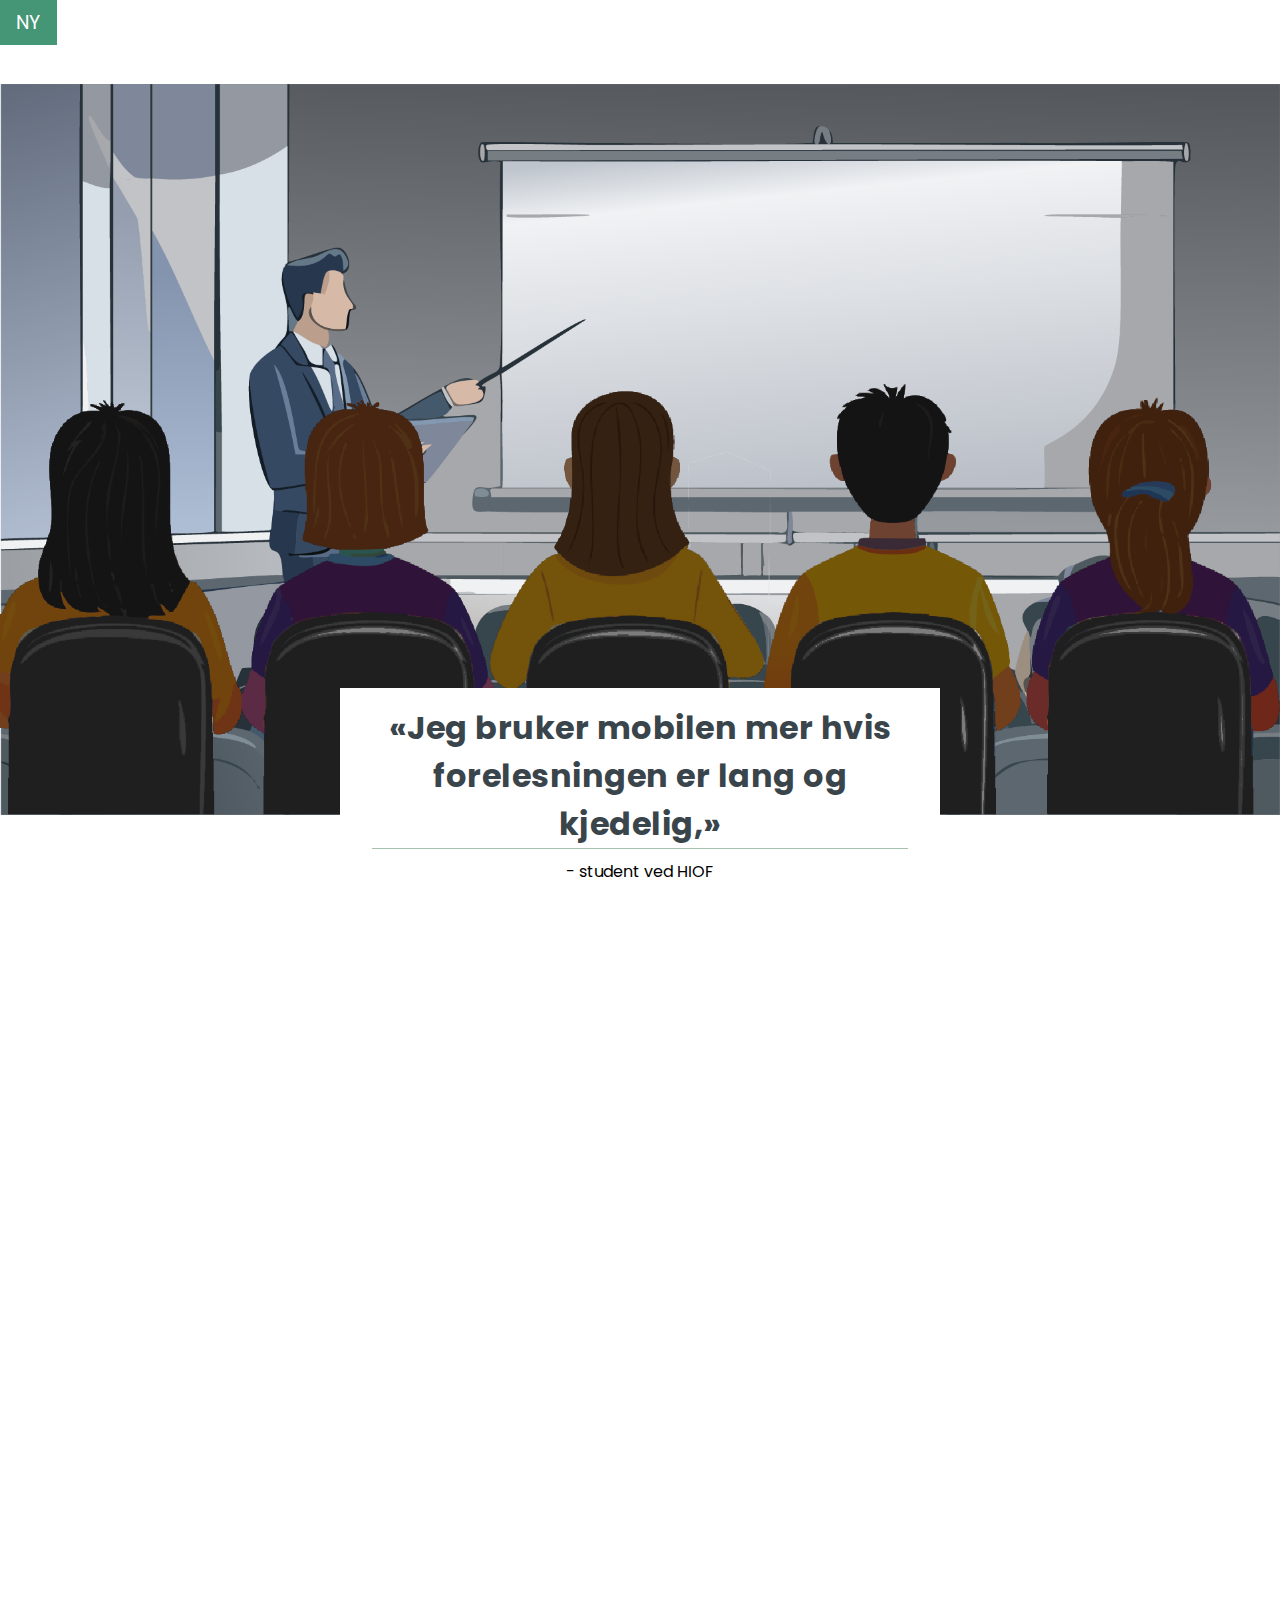
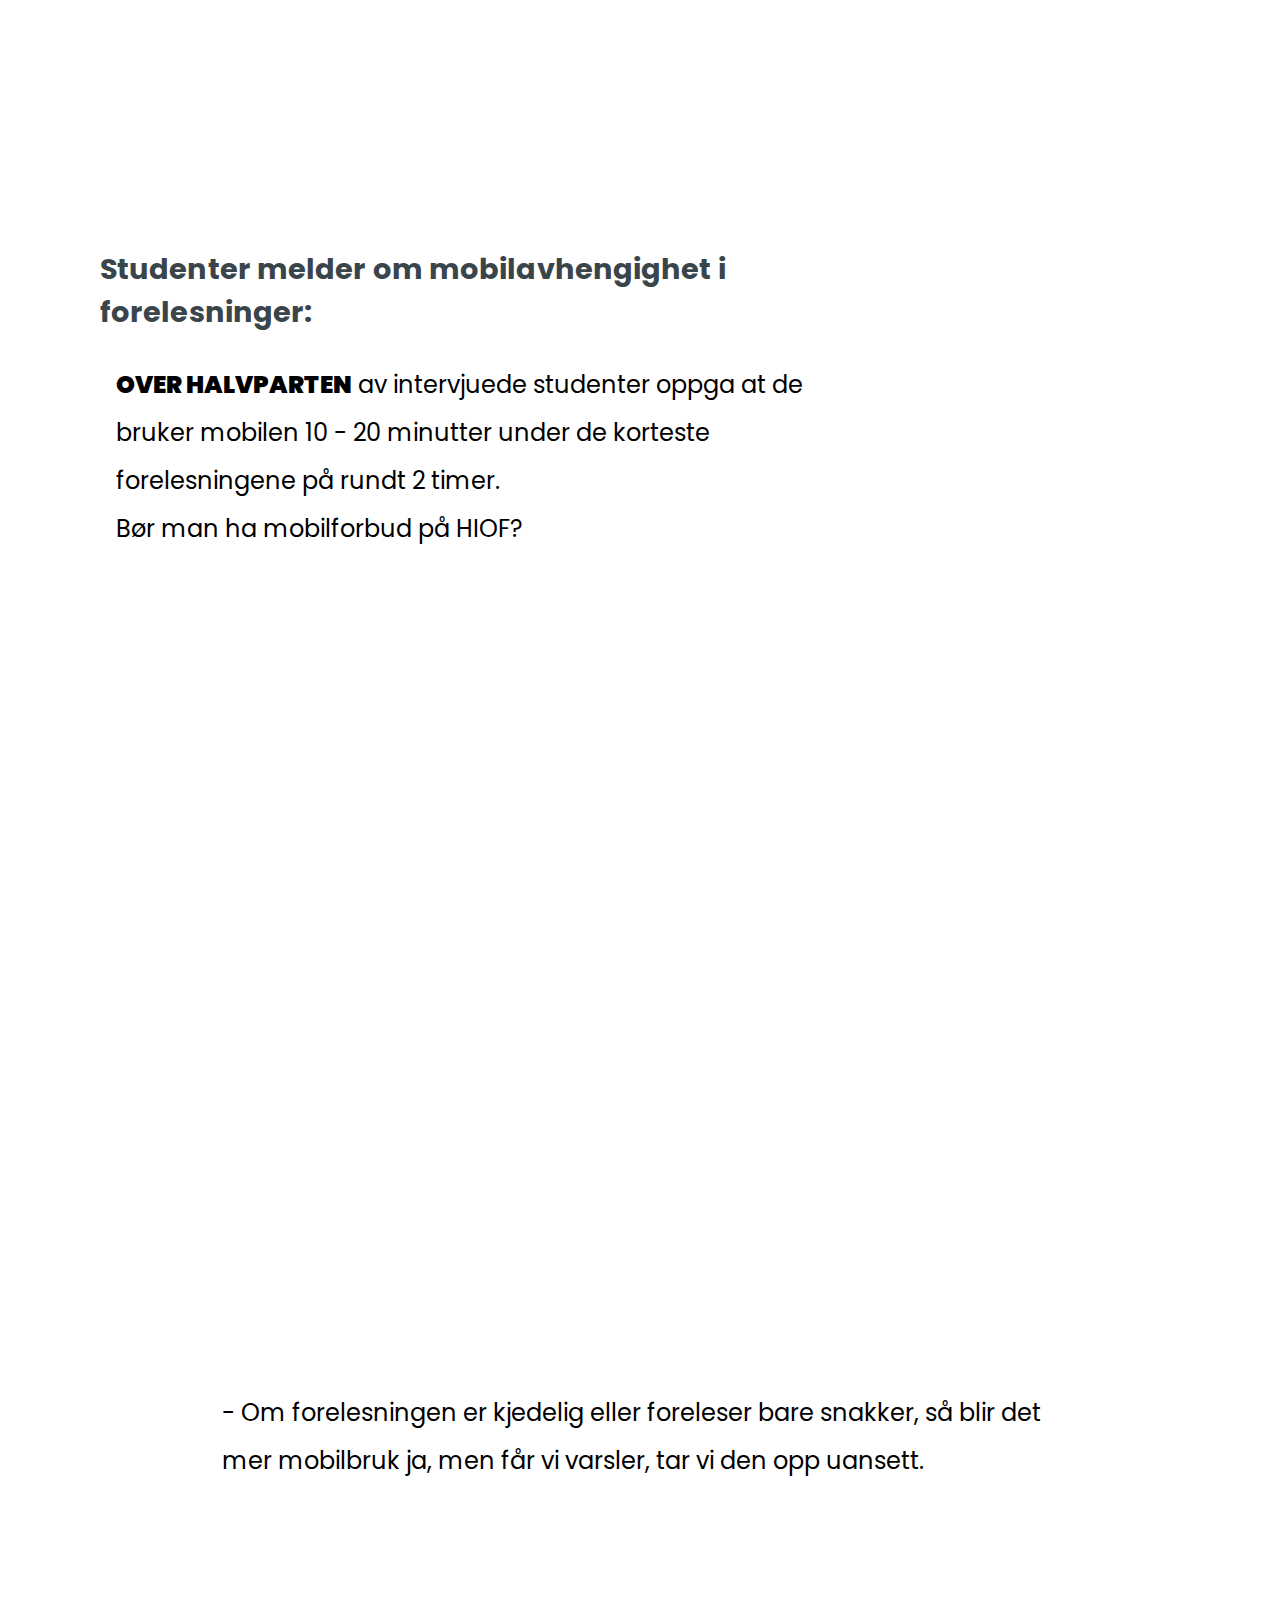
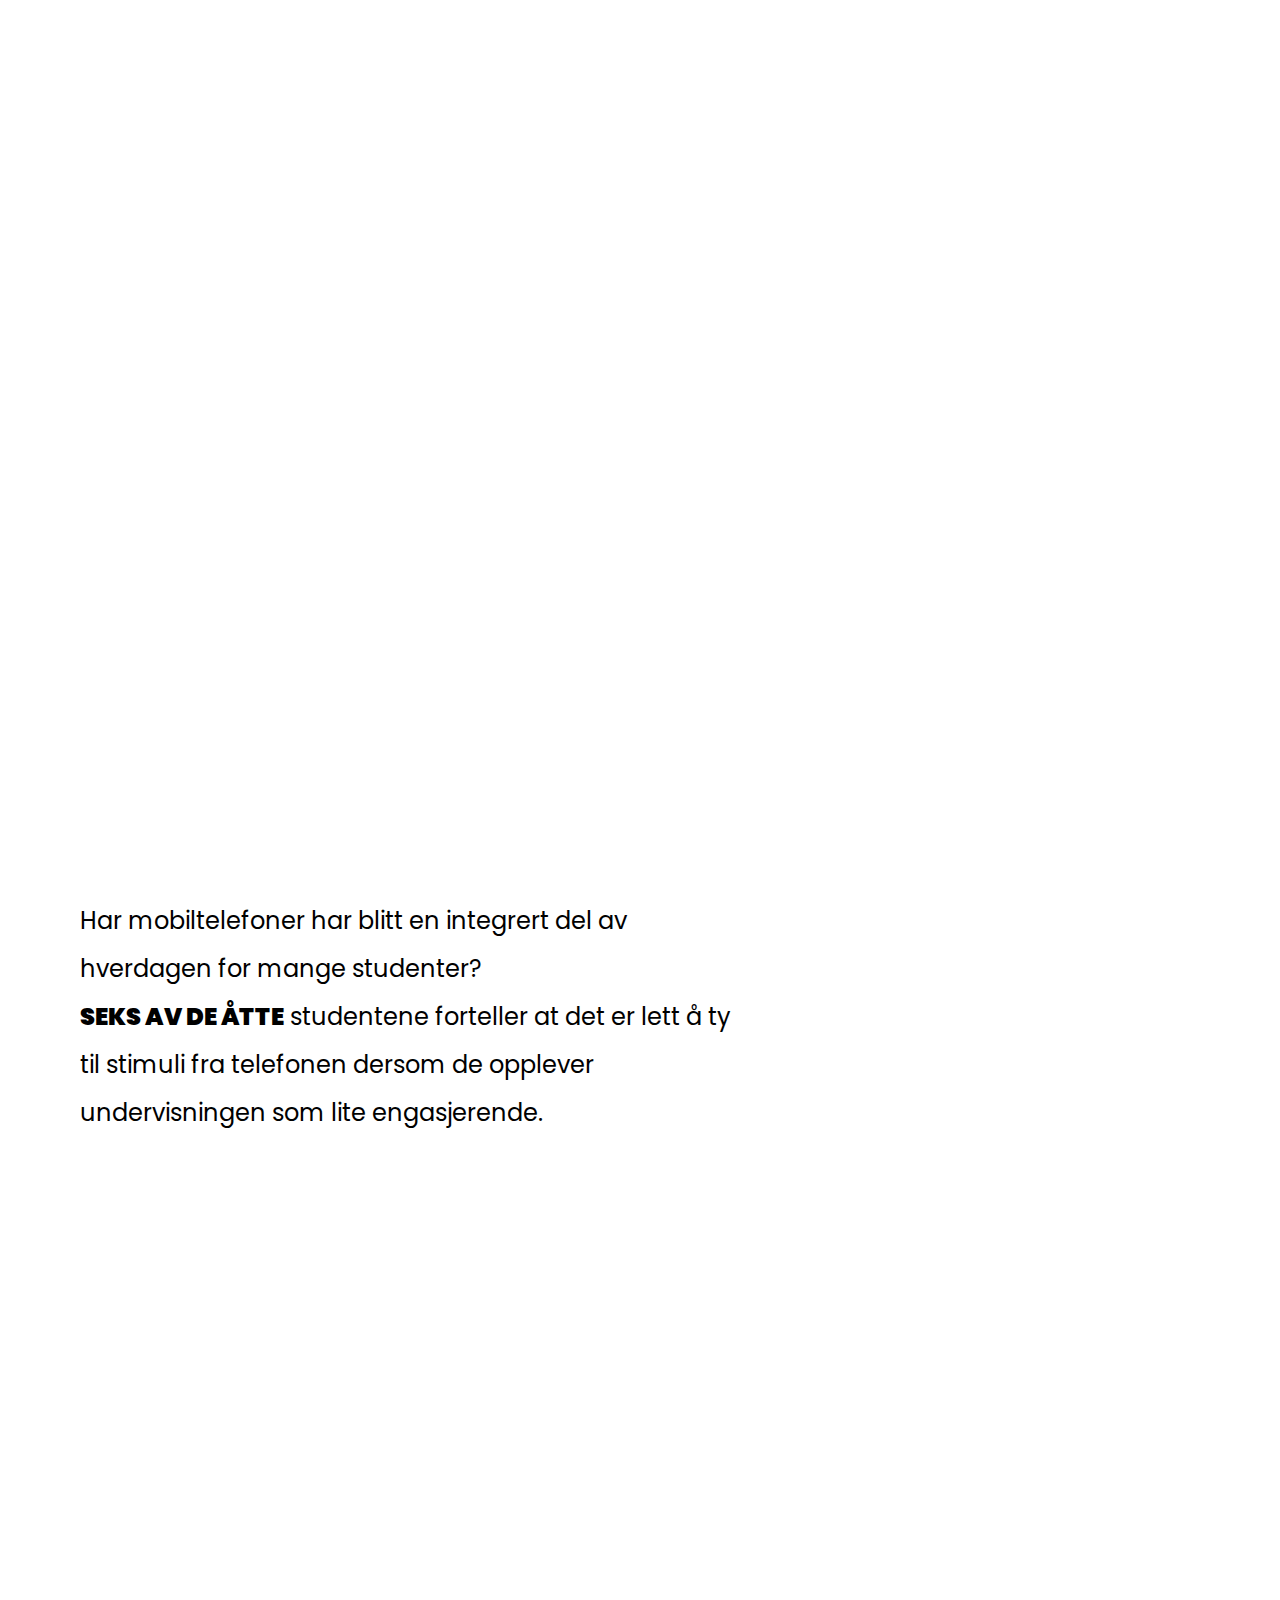
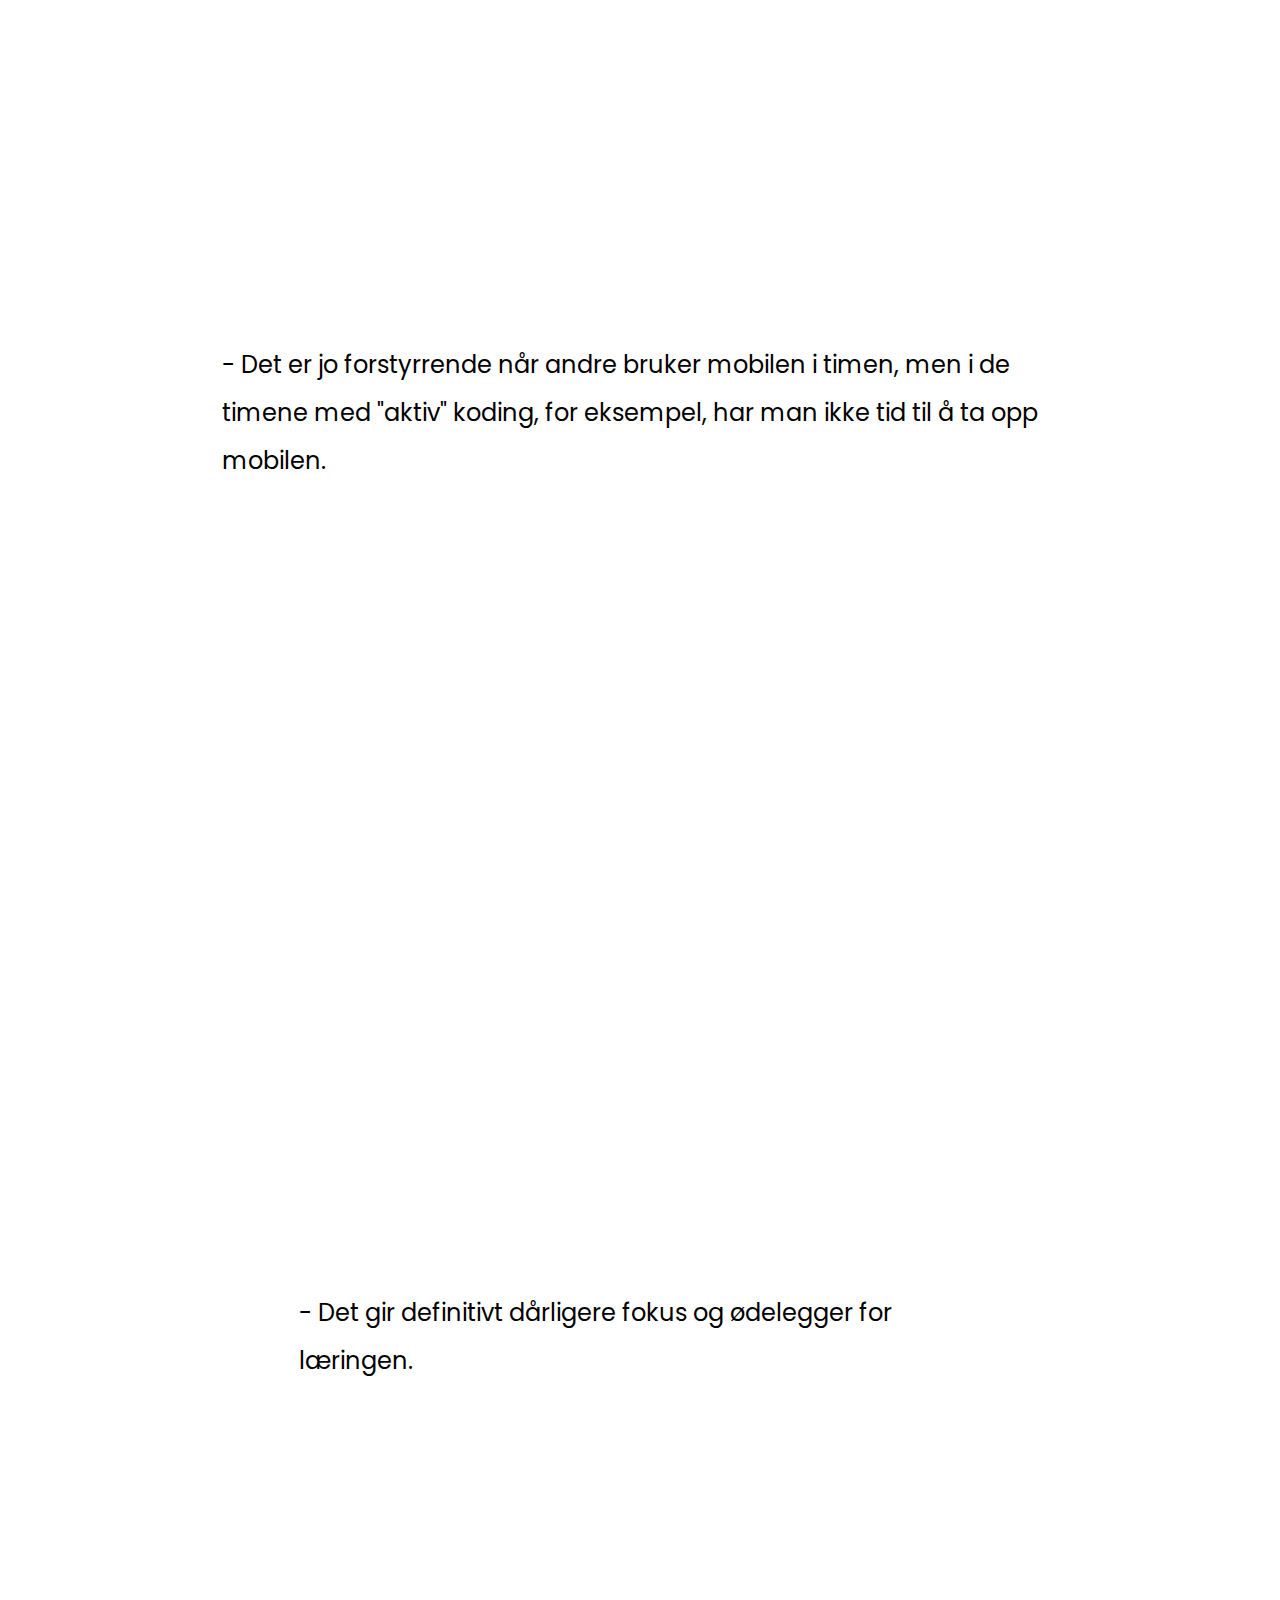
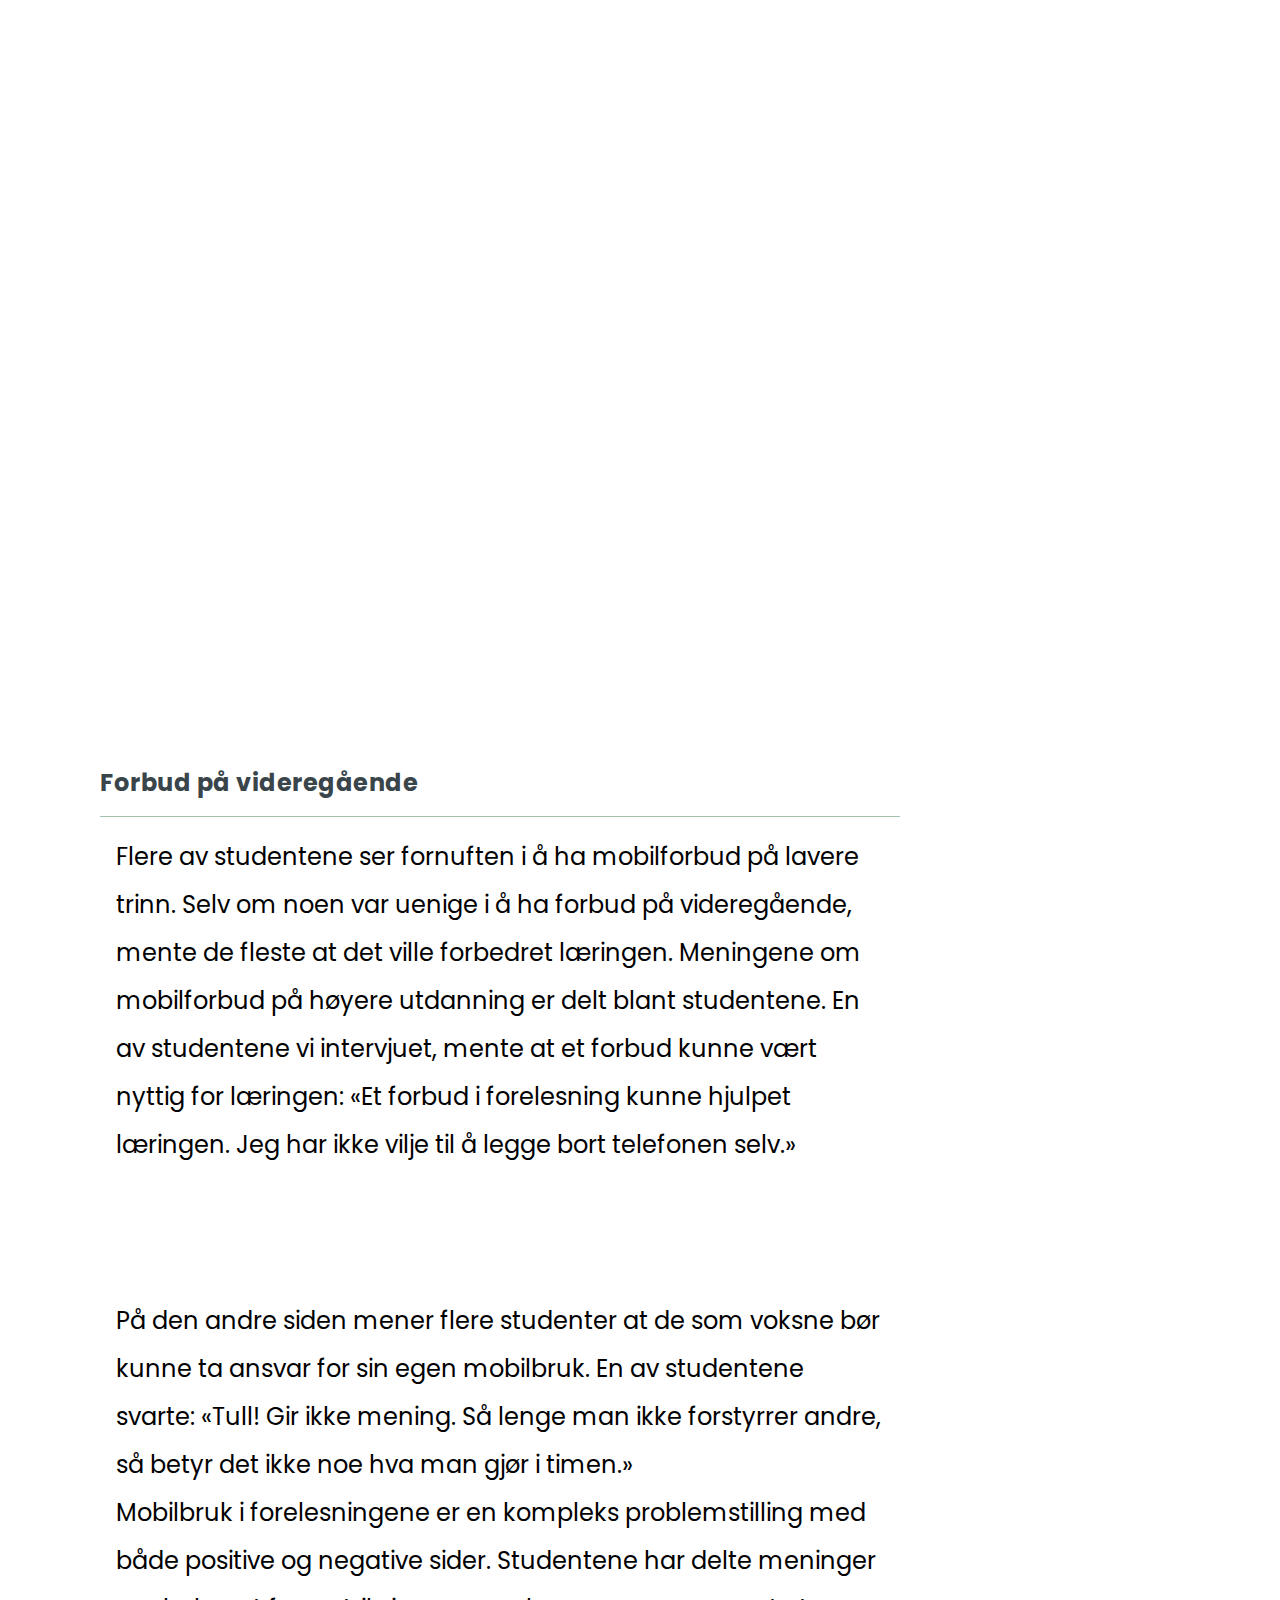
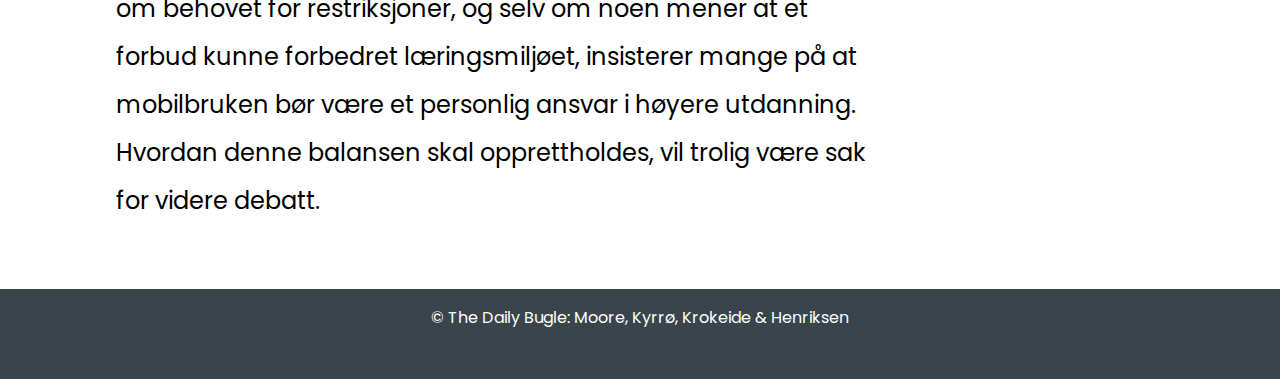
==== commit a5acaeb1: "En litt annen approach på mobildebatten" ====
--- a/mobildebatten/index.html
+++ b/mobildebatten/index.html
@@ -11,7 +11,8 @@
 
 <body>
   <header>
-    <a href="/landingsside/index.html" id="logo">DB</a>
+    <!-- <a href="/landingsside/index.html" id="logo">DB</a> -->
+    <a href="/mobildebatten/mobil.html" id="logo">NY</a>
   </header>
 
   <section class="section__parallax flex__end img0" id="img0">
@@ -40,8 +41,6 @@
     </div>
   </section>
 
-
-  <section id="backgroundChange"></section>
 
   <!-- Parallax with smaller content / text boxes  -->
   <section class="section__parallax flex__end img1">
